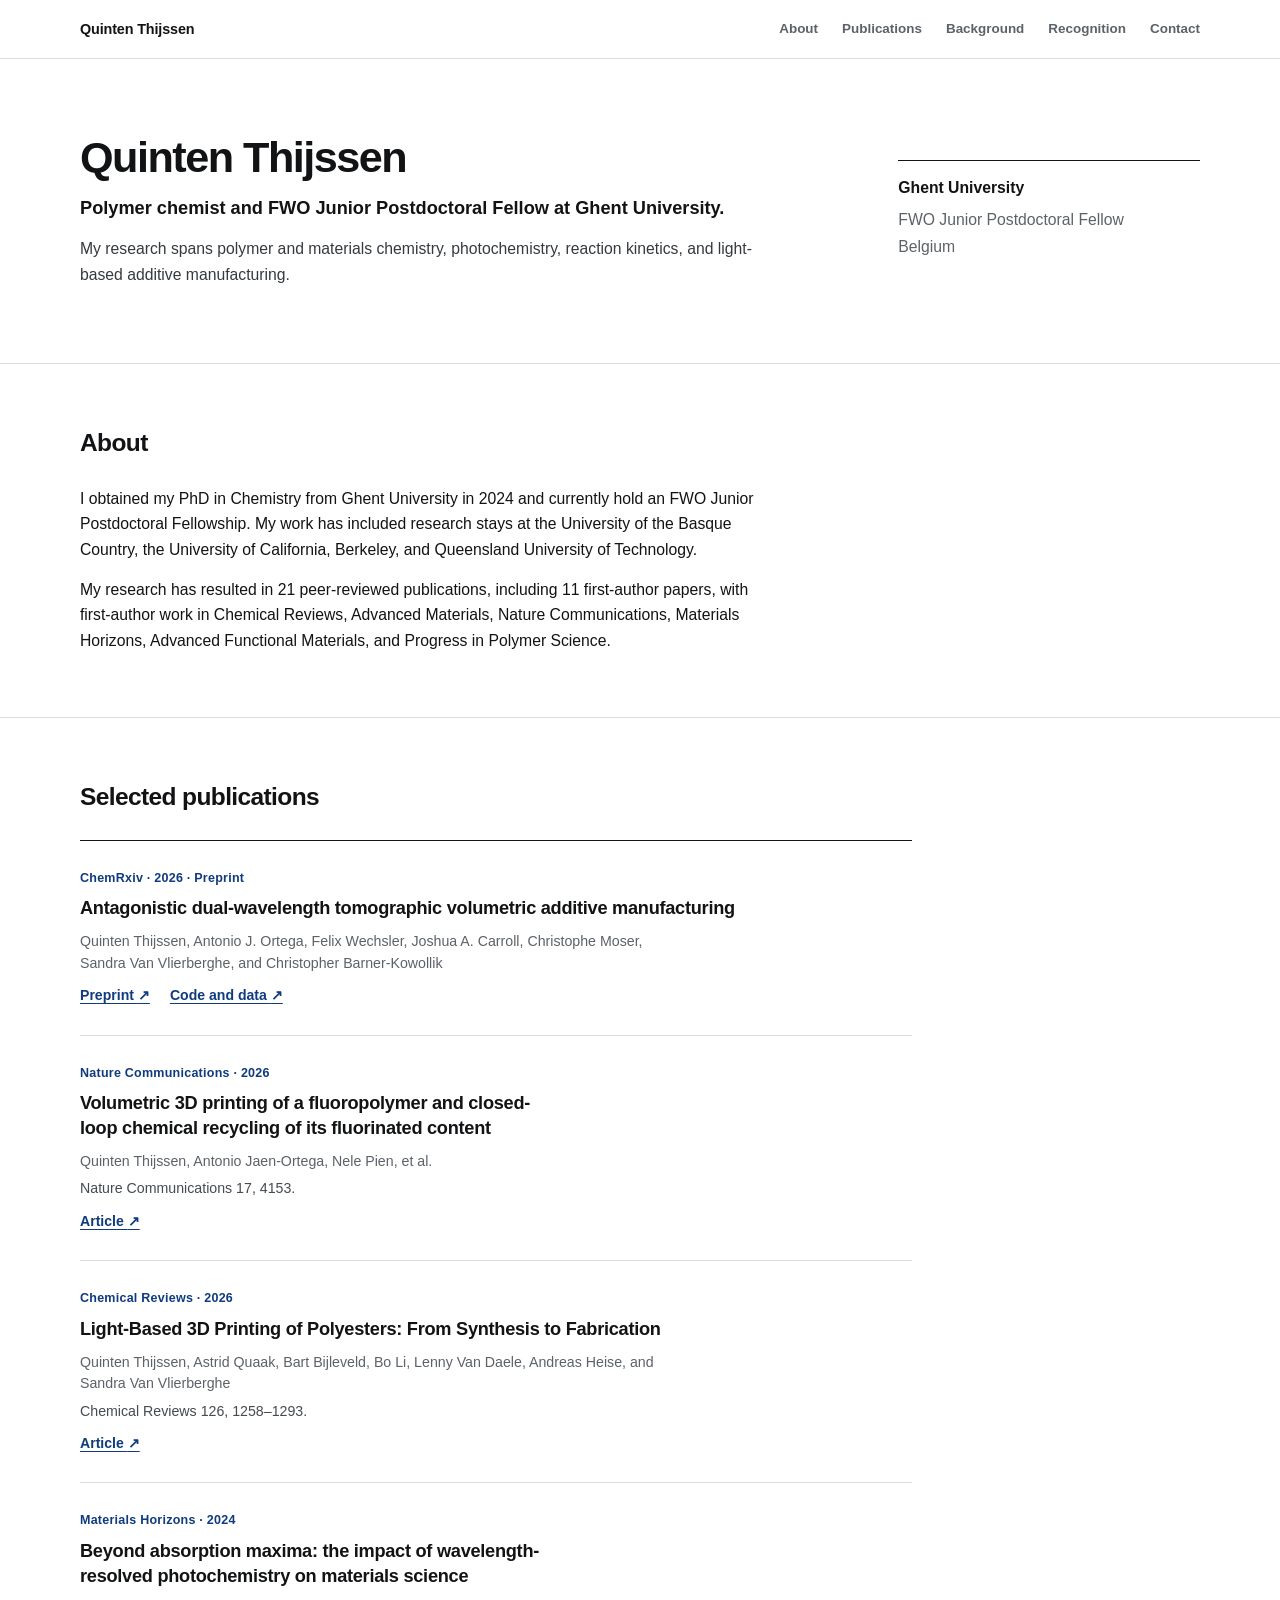
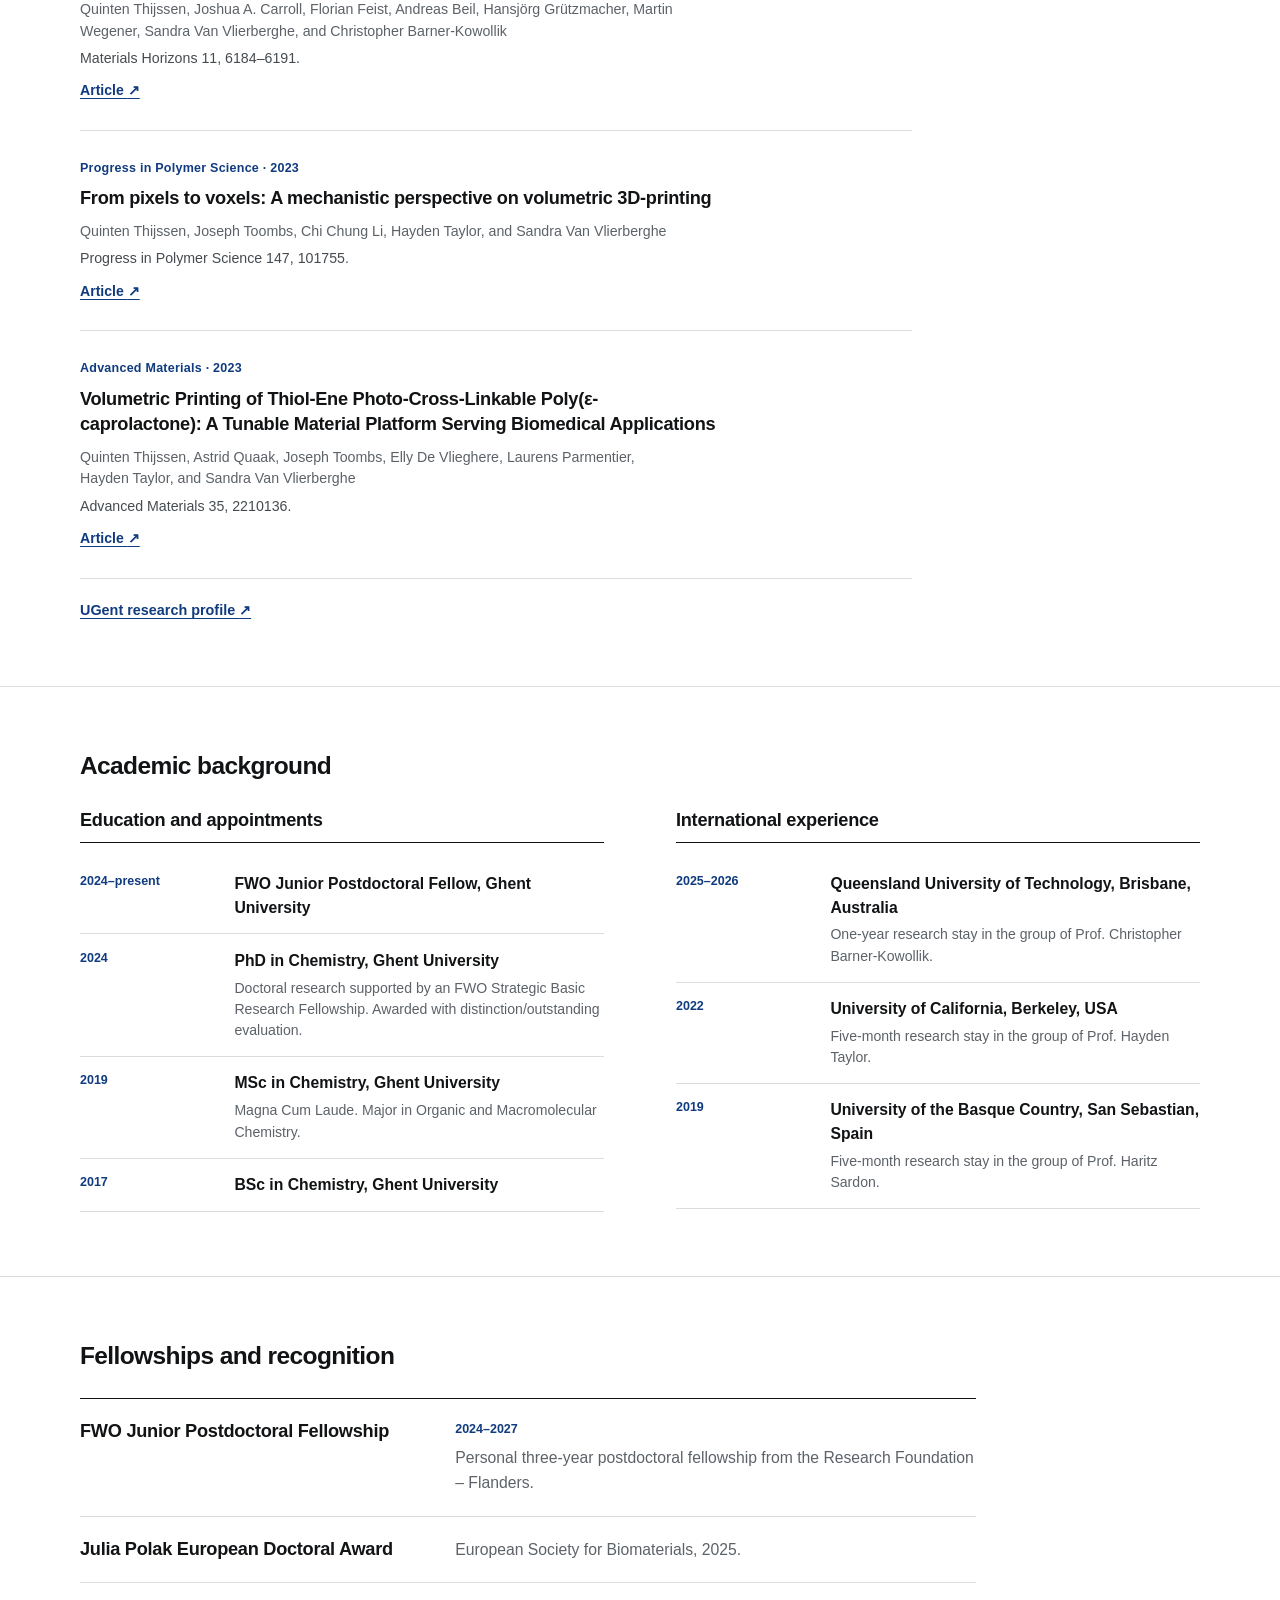
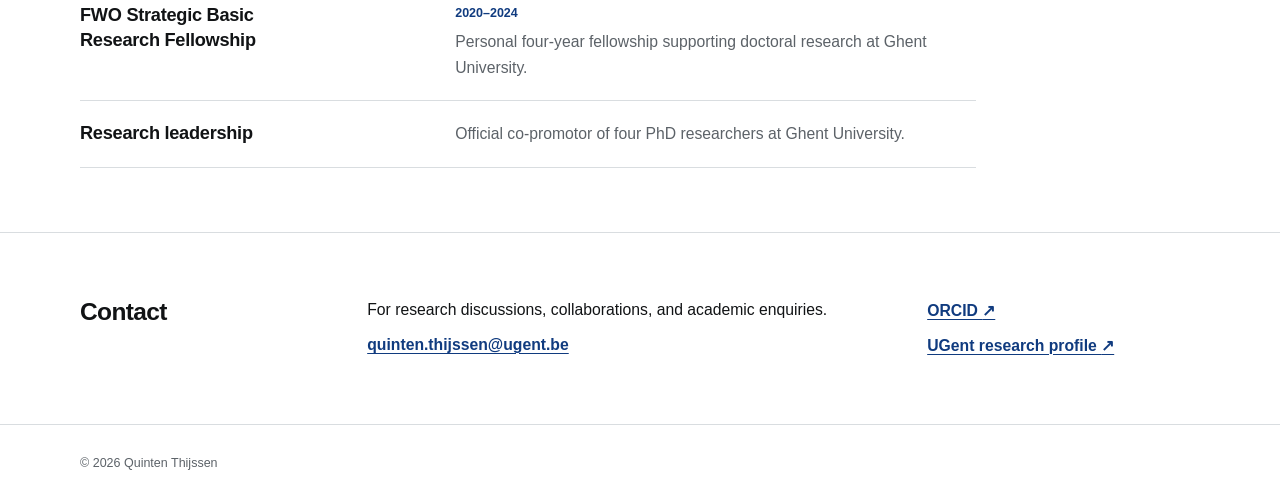
==== index.html @ e37ad99a "Create personal academic website" ====
<!doctype html>
<html lang="en">
  <head>
    <meta charset="utf-8">
    <meta name="viewport" content="width=device-width, initial-scale=1">
    <title>Quinten Thijssen — Polymer chemist</title>
    <meta name="description" content="Quinten Thijssen is an FWO Junior Postdoctoral Fellow at Ghent University working in polymer chemistry, photochemistry, reaction kinetics, and light-based additive manufacturing.">
    <link rel="canonical" href="https://quintenthijssen.com/">
    <meta property="og:type" content="website">
    <meta property="og:title" content="Quinten Thijssen — Polymer chemist">
    <meta property="og:description" content="Personal academic website of Quinten Thijssen, FWO Junior Postdoctoral Fellow at Ghent University.">
    <meta property="og:url" content="https://quintenthijssen.com/">
    <meta property="og:site_name" content="Quinten Thijssen">
    <meta name="twitter:card" content="summary">
    <meta name="twitter:title" content="Quinten Thijssen — Polymer chemist">
    <meta name="twitter:description" content="Polymer chemistry, photochemistry, reaction kinetics, and light-based additive manufacturing.">
    <script type="application/ld+json">
      {
        "@context": "https://schema.org",
        "@type": "Person",
        "name": "Quinten Thijssen",
        "url": "https://quintenthijssen.com/",
        "email": "mailto:quinten.thijssen@ugent.be",
        "jobTitle": "FWO Junior Postdoctoral Fellow",
        "affiliation": {
          "@type": "Organization",
          "name": "Ghent University",
          "url": "https://www.ugent.be/"
        },
        "sameAs": [
          "https://orcid.org/0000-0003-3428-7946",
          "https://biblio.ugent.be/person/B7EAAFE4-10F6-11E3-9BFC-607B10BDE39D"
        ]
      }
    </script>
    <link rel="icon" href="/favicon.svg" type="image/svg+xml">
    <link rel="stylesheet" href="/assets/css/main.css?v=11">
    <script src="/assets/js/main.js?v=11" defer></script>
  </head>
  <body>
    <a class="skip-link" href="#main-content">Skip to content</a>

    <header class="site-header">
      <div class="site-shell header-inner">
        <a class="site-name" href="#top" aria-label="Quinten Thijssen, home">Quinten Thijssen</a>
        <button class="nav-toggle" type="button" aria-expanded="false" aria-controls="site-navigation" data-nav-toggle>
          <span>Menu</span>
          <span class="nav-symbol" aria-hidden="true"></span>
        </button>
        <nav class="site-nav" id="site-navigation" aria-label="Primary" data-navigation>
          <ul>
            <li><a href="#about">About</a></li>
            <li><a href="#publications">Publications</a></li>
            <li><a href="#background">Background</a></li>
            <li><a href="#recognition">Recognition</a></li>
            <li><a href="#contact">Contact</a></li>
          </ul>
        </nav>
      </div>
    </header>

    <main id="main-content">
      <section class="intro site-shell" id="top" aria-labelledby="intro-title">
        <div class="intro-main">
          <h1 id="intro-title">Quinten Thijssen</h1>
          <p class="intro-role">Polymer chemist and FWO Junior Postdoctoral Fellow at Ghent University.</p>
          <p class="intro-summary">My research spans polymer and materials chemistry, photochemistry, reaction kinetics, and light-based additive manufacturing.</p>
        </div>
        <aside class="position-block" aria-label="Position and affiliation">
          <p class="institution">Ghent University</p>
          <p>FWO Junior Postdoctoral Fellow</p>
          <p>Belgium</p>
        </aside>
      </section>

      <section class="content-section" id="about" aria-labelledby="about-title">
        <div class="site-shell">
          <header class="section-heading">
        <h2 id="about-title">About</h2>
      </header>
      <div class="prose">
        <p>I obtained my PhD in Chemistry from Ghent University in 2024 and currently hold an FWO Junior Postdoctoral Fellowship. My work has included research stays at the University of the Basque Country, the University of California, Berkeley, and Queensland University of Technology.</p>
        <p>My research has resulted in 21 peer-reviewed publications, including 11 first-author papers, with first-author work in Chemical Reviews, Advanced Materials, Nature Communications, Materials Horizons, Advanced Functional Materials, and Progress in Polymer Science.</p>
          </div>
        </div>
      </section>

      <section class="content-section" id="publications" aria-labelledby="publications-title">
        <div class="site-shell">
          <header class="section-heading">
            <h2 id="publications-title">Selected publications</h2>
          </header>

          <div class="publication-list">
            <article class="publication">
              <p class="publication-meta">ChemRxiv · 2026 · Preprint</p>
              <h3><a href="https://chemrxiv.org/doi/abs/10.26434/chemrxiv.15006647/v1">Antagonistic dual-wavelength tomographic volumetric additive manufacturing</a></h3>
              <p class="publication-authors">Quinten Thijssen, Antonio J. Ortega, Felix Wechsler, Joshua A. Carroll, Christophe Moser, Sandra Van Vlierberghe, and Christopher Barner-Kowollik</p>
              <p class="publication-links">
                <a class="text-link" href="https://chemrxiv.org/doi/abs/10.26434/chemrxiv.15006647/v1">Preprint <span aria-hidden="true">↗</span></a>
                <a class="text-link" href="https://github.com/EPFL-LAPD/Antagonistic-Dual-Wavelength-Tomographic-Volumetric-Additive-Manufacturing">Code and data <span aria-hidden="true">↗</span></a>
              </p>
            </article>

            <article class="publication">
              <p class="publication-meta">Nature Communications · 2026</p>
              <h3><a href="https://www.nature.com/articles/s41467-026-70897-z">Volumetric 3D printing of a fluoropolymer and closed-loop chemical recycling of its fluorinated content</a></h3>
              <p class="publication-authors">Quinten Thijssen, Antonio Jaen-Ortega, Nele Pien, et al.</p>
              <p class="publication-citation">Nature Communications 17, 4153.</p>
              <p class="publication-links"><a class="text-link" href="https://www.nature.com/articles/s41467-026-70897-z">Article <span aria-hidden="true">↗</span></a></p>
            </article>

            <article class="publication">
              <p class="publication-meta">Chemical Reviews · 2026</p>
              <h3><a href="https://pubs.acs.org/doi/10.1021/acs.chemrev.5c00611">Light-Based 3D Printing of Polyesters: From Synthesis to Fabrication</a></h3>
              <p class="publication-authors">Quinten Thijssen, Astrid Quaak, Bart Bijleveld, Bo Li, Lenny Van Daele, Andreas Heise, and Sandra Van Vlierberghe</p>
              <p class="publication-citation">Chemical Reviews 126, 1258–1293.</p>
              <p class="publication-links"><a class="text-link" href="https://pubs.acs.org/doi/10.1021/acs.chemrev.5c00611">Article <span aria-hidden="true">↗</span></a></p>
            </article>

            <article class="publication">
              <p class="publication-meta">Materials Horizons · 2024</p>
              <h3><a href="https://pubs.rsc.org/en/content/articlelanding/2024/mh/d4mh00976b">Beyond absorption maxima: the impact of wavelength-resolved photochemistry on materials science</a></h3>
              <p class="publication-authors">Quinten Thijssen, Joshua A. Carroll, Florian Feist, Andreas Beil, Hansjörg Grützmacher, Martin Wegener, Sandra Van Vlierberghe, and Christopher Barner-Kowollik</p>
              <p class="publication-citation">Materials Horizons 11, 6184–6191.</p>
              <p class="publication-links"><a class="text-link" href="https://pubs.rsc.org/en/content/articlelanding/2024/mh/d4mh00976b">Article <span aria-hidden="true">↗</span></a></p>
            </article>

            <article class="publication">
              <p class="publication-meta">Progress in Polymer Science · 2023</p>
              <h3><a href="https://www.sciencedirect.com/science/article/pii/S0079670023001090">From pixels to voxels: A mechanistic perspective on volumetric 3D-printing</a></h3>
              <p class="publication-authors">Quinten Thijssen, Joseph Toombs, Chi Chung Li, Hayden Taylor, and Sandra Van Vlierberghe</p>
              <p class="publication-citation">Progress in Polymer Science 147, 101755.</p>
              <p class="publication-links"><a class="text-link" href="https://www.sciencedirect.com/science/article/pii/S0079670023001090">Article <span aria-hidden="true">↗</span></a></p>
            </article>

            <article class="publication">
              <p class="publication-meta">Advanced Materials · 2023</p>
              <h3><a href="https://advanced.onlinelibrary.wiley.com/doi/10.1002/adma.202210136">Volumetric Printing of Thiol-Ene Photo-Cross-Linkable Poly(ε-caprolactone): A Tunable Material Platform Serving Biomedical Applications</a></h3>
              <p class="publication-authors">Quinten Thijssen, Astrid Quaak, Joseph Toombs, Elly De Vlieghere, Laurens Parmentier, Hayden Taylor, and Sandra Van Vlierberghe</p>
              <p class="publication-citation">Advanced Materials 35, 2210136.</p>
              <p class="publication-links"><a class="text-link" href="https://advanced.onlinelibrary.wiley.com/doi/10.1002/adma.202210136">Article <span aria-hidden="true">↗</span></a></p>
            </article>
          </div>

          <p class="section-link"><a class="text-link" href="https://biblio.ugent.be/person/B7EAAFE4-10F6-11E3-9BFC-607B10BDE39D">UGent research profile <span aria-hidden="true">↗</span></a></p>
        </div>
      </section>

      <section class="content-section" id="background" aria-labelledby="background-title">
        <div class="site-shell">
          <header class="section-heading">
            <h2 id="background-title">Academic background</h2>
          </header>

          <div class="background-columns">
            <section class="background-group" aria-labelledby="education-title">
              <h3 id="education-title">Education and appointments</h3>
              <dl class="background-list">
                <div>
                  <dt>2024–present</dt>
                  <dd>
                    <p class="background-title">FWO Junior Postdoctoral Fellow, Ghent University</p>
                  </dd>
                </div>
                <div>
                  <dt>2024</dt>
                  <dd>
                    <p class="background-title">PhD in Chemistry, Ghent University</p>
                    <p class="background-detail">Doctoral research supported by an FWO Strategic Basic Research Fellowship. Awarded with distinction/outstanding evaluation.</p>
                  </dd>
                </div>
                <div>
                  <dt>2019</dt>
                  <dd>
                    <p class="background-title">MSc in Chemistry, Ghent University</p>
                    <p class="background-detail">Magna Cum Laude. Major in Organic and Macromolecular Chemistry.</p>
                  </dd>
                </div>
                <div>
                  <dt>2017</dt>
                  <dd>
                    <p class="background-title">BSc in Chemistry, Ghent University</p>
                  </dd>
                </div>
              </dl>
            </section>

            <section class="background-group" aria-labelledby="international-title">
              <h3 id="international-title">International experience</h3>
              <dl class="background-list">
                <div>
                  <dt>2025–2026</dt>
                  <dd>
                    <p class="background-title">Queensland University of Technology, Brisbane, Australia</p>
                    <p class="background-detail">One-year research stay in the group of Prof. Christopher Barner-Kowollik.</p>
                  </dd>
                </div>
                <div>
                  <dt>2022</dt>
                  <dd>
                    <p class="background-title">University of California, Berkeley, USA</p>
                    <p class="background-detail">Five-month research stay in the group of Prof. Hayden Taylor.</p>
                  </dd>
                </div>
                <div>
                  <dt>2019</dt>
                  <dd>
                    <p class="background-title">University of the Basque Country, San Sebastian, Spain</p>
                    <p class="background-detail">Five-month research stay in the group of Prof. Haritz Sardon.</p>
                  </dd>
                </div>
              </dl>
            </section>
          </div>
        </div>
      </section>

      <section class="content-section" id="recognition" aria-labelledby="recognition-title">
        <div class="site-shell">
          <header class="section-heading">
            <h2 id="recognition-title">Fellowships and recognition</h2>
          </header>
          <ul class="recognition-list">
            <li>
              <h3>FWO Junior Postdoctoral Fellowship</h3>
              <div>
                <p class="recognition-date">2024–2027</p>
                <p>Personal three-year postdoctoral fellowship from the Research Foundation – Flanders.</p>
              </div>
            </li>
            <li>
              <h3>Julia Polak European Doctoral Award</h3>
              <div>
                <p>European Society for Biomaterials, 2025.</p>
              </div>
            </li>
            <li>
              <h3>FWO Strategic Basic Research Fellowship</h3>
              <div>
                <p class="recognition-date">2020–2024</p>
                <p>Personal four-year fellowship supporting doctoral research at Ghent University.</p>
              </div>
            </li>
            <li>
              <h3>Research leadership</h3>
              <div>
                <p>Official co-promotor of four PhD researchers at Ghent University.</p>
              </div>
            </li>
          </ul>
        </div>
      </section>

      <section class="content-section" id="contact" aria-labelledby="contact-title">
        <div class="site-shell contact-layout">
          <header class="section-heading">
            <h2 id="contact-title">Contact</h2>
          </header>
          <div class="contact-details">
            <p>For research discussions, collaborations, and academic enquiries.</p>
            <a class="contact-email" href="mailto:quinten.thijssen@ugent.be">quinten.thijssen@ugent.be</a>
          </div>
          <nav class="profile-links" aria-label="Academic profiles">
            <a class="text-link" href="https://orcid.org/0000-0003-3428-7946">ORCID <span aria-hidden="true">↗</span></a>
            <a class="text-link" href="https://biblio.ugent.be/person/B7EAAFE4-10F6-11E3-9BFC-607B10BDE39D">UGent research profile <span aria-hidden="true">↗</span></a>
          </nav>
        </div>
      </section>
    </main>

    <footer class="site-footer">
      <div class="site-shell footer-inner">
        <p>© 2026 Quinten Thijssen</p>
      </div>
    </footer>
  </body>
</html>
---- assets/css/main.css ----
/*
 * Quinten Thijssen — academic website
 * A compact editorial system for a factual personal profile.
 */

:root {
  color-scheme: light;
  --color-background: #ffffff;
  --color-ink: #111315;
  --color-muted: #5c6268;
  --color-line: #d9dde0;
  --color-accent: #174ea6;
  --color-accent-dark: #103b7f;
  --font-sans: ui-sans-serif, -apple-system, BlinkMacSystemFont, "Segoe UI", Helvetica, Arial, sans-serif;
  --step--1: clamp(0.76rem, 0.75rem + 0.04vw, 0.8rem);
  --step-0: clamp(0.94rem, 0.92rem + 0.08vw, 1rem);
  --step-1: clamp(1.05rem, 1.01rem + 0.16vw, 1.16rem);
  --step-2: clamp(1.35rem, 1.26rem + 0.34vw, 1.58rem);
  --step-3: clamp(1.75rem, 1.58rem + 0.65vw, 2.15rem);
  --step-4: clamp(2.15rem, 1.9rem + 1vw, 2.9rem);
  --space-1: 0.35rem;
  --space-2: 0.6rem;
  --space-3: 0.9rem;
  --space-4: 1.25rem;
  --space-5: 1.75rem;
  --space-6: 2.5rem;
  --space-7: clamp(3.25rem, 5vw, 4.25rem);
  --site-width: 70rem;
  --text-width: 43rem;
  --gutter: clamp(1.25rem, 4vw, 3rem);
  --header-height: 3.625rem;
}

*,
*::before,
*::after {
  box-sizing: border-box;
}

html {
  scroll-behavior: smooth;
  scroll-padding-top: calc(var(--header-height) + 1rem);
}

body {
  margin: 0;
  min-width: 16rem;
  background: var(--color-background);
  color: var(--color-ink);
  font-family: var(--font-sans);
  font-size: var(--step-0);
  line-height: 1.62;
  text-rendering: optimizeLegibility;
}

a {
  color: var(--color-accent-dark);
  text-decoration-thickness: 0.07em;
  text-underline-offset: 0.18em;
}

a:hover {
  color: var(--color-accent);
}

:focus-visible {
  outline: 3px solid var(--color-accent);
  outline-offset: 4px;
  border-radius: 1px;
}

::selection {
  background: #d7e4fa;
  color: var(--color-ink);
}

.site-shell {
  width: min(100% - (2 * var(--gutter)), var(--site-width));
  margin-inline: auto;
}

.skip-link {
  position: fixed;
  z-index: 100;
  top: var(--space-3);
  left: var(--space-3);
  padding: var(--space-2) var(--space-3);
  transform: translateY(-200%);
  background: var(--color-ink);
  color: var(--color-background);
}

.skip-link:focus {
  transform: translateY(0);
}

.site-header {
  position: sticky;
  z-index: 20;
  top: 0;
  border-bottom: 1px solid var(--color-line);
  background: rgb(255 255 255 / 97%);
}

.header-inner {
  display: flex;
  min-height: var(--header-height);
  align-items: center;
  justify-content: space-between;
  gap: var(--space-5);
}

.site-name {
  color: var(--color-ink);
  font-size: 0.9rem;
  font-weight: 680;
  letter-spacing: -0.01em;
  line-height: 1;
  text-decoration: none;
}

.site-name:hover {
  color: var(--color-accent-dark);
}

.nav-toggle {
  display: none;
  border: 0;
  padding: var(--space-2) 0;
  background: transparent;
  color: var(--color-ink);
  font: inherit;
  font-size: var(--step--1);
  font-weight: 700;
  letter-spacing: 0.07em;
  text-transform: uppercase;
}

.nav-symbol::after {
  display: inline-block;
  width: 1rem;
  margin-left: var(--space-1);
  content: "+";
  font-size: 1rem;
  font-weight: 400;
}

.nav-toggle[aria-expanded="true"] .nav-symbol::after {
  content: "−";
}

.site-nav ul {
  display: flex;
  align-items: center;
  gap: clamp(1.1rem, 2vw, 1.5rem);
  margin: 0;
  padding: 0;
  list-style: none;
}

.site-nav a {
  display: block;
  padding-block: 1.05rem;
  color: var(--color-muted);
  font-size: 0.84rem;
  font-weight: 600;
  line-height: 1;
  text-decoration: none;
}

.site-nav a:hover,
.site-nav a:focus-visible {
  color: var(--color-ink);
  text-decoration: underline;
  text-decoration-color: var(--color-accent);
  text-decoration-thickness: 2px;
  text-underline-offset: 0.35rem;
}

h1,
h2,
h3,
p,
dl,
dd {
  margin-top: 0;
}

h1,
h2,
h3 {
  text-wrap: balance;
}

h1 {
  margin-bottom: var(--space-3);
  font-size: var(--step-4);
  font-weight: 620;
  letter-spacing: -0.035em;
  line-height: 1.05;
}

h2 {
  margin-bottom: 0;
  font-size: var(--step-2);
  font-weight: 650;
  letter-spacing: -0.025em;
  line-height: 1.2;
}

h3 {
  margin-bottom: var(--space-2);
  font-size: var(--step-1);
  font-weight: 650;
  letter-spacing: -0.015em;
  line-height: 1.35;
}

.intro {
  display: grid;
  grid-template-columns: minmax(0, 1.5fr) minmax(15rem, 0.6fr);
  gap: clamp(2rem, 5vw, 4rem);
  align-items: center;
  padding-block: clamp(4rem, 6vw, 4.75rem);
}

.intro-main {
  max-width: 43rem;
}

.intro-role {
  margin-bottom: var(--space-3);
  font-size: var(--step-1);
  font-weight: 600;
  line-height: 1.5;
}

.intro-summary {
  max-width: 42rem;
  margin-bottom: 0;
  color: #353a3f;
}

.position-block {
  padding-top: var(--space-3);
  border-top: 1px solid var(--color-ink);
  color: var(--color-muted);
}

.position-block p {
  margin-bottom: 0.15rem;
}

.position-block .institution {
  margin-bottom: var(--space-1);
  color: var(--color-ink);
  font-weight: 650;
}

.content-section {
  padding-block: var(--space-7);
  border-top: 1px solid var(--color-line);
}

.section-heading {
  margin-bottom: var(--space-5);
}

.prose {
  max-width: var(--text-width);
}

.prose p {
  margin-bottom: var(--space-3);
}

.prose p:last-child {
  margin-bottom: 0;
}

.publication-list {
  max-width: 52rem;
  border-top: 1px solid var(--color-ink);
}

.publication {
  padding-block: var(--space-5);
  border-bottom: 1px solid var(--color-line);
}

.publication-meta {
  margin-bottom: var(--space-2);
  color: var(--color-accent-dark);
  font-size: var(--step--1);
  font-weight: 700;
  letter-spacing: 0.02em;
  line-height: 1.45;
}

.publication h3 {
  margin-bottom: var(--space-2);
  font-size: clamp(1.05rem, 1.01rem + 0.16vw, 1.16rem);
  line-height: 1.38;
}

.publication h3 a {
  color: var(--color-ink);
  text-decoration-color: transparent;
  text-decoration-thickness: 0.06em;
  text-underline-offset: 0.16em;
}

.publication h3 a:hover,
.publication h3 a:focus-visible {
  color: var(--color-accent-dark);
  text-decoration-color: currentcolor;
}

.publication-authors,
.publication-citation {
  max-width: 76ch;
  margin-bottom: var(--space-1);
  color: var(--color-muted);
  font-size: clamp(0.86rem, 0.84rem + 0.06vw, 0.92rem);
  line-height: 1.52;
}

.publication-citation {
  color: #454b50;
}

.publication-links {
  display: flex;
  flex-wrap: wrap;
  gap: var(--space-1) var(--space-4);
  margin: var(--space-2) 0 0;
  font-size: 0.88rem;
}

.text-link {
  font-weight: 650;
}

.section-link {
  margin: var(--space-4) 0 0;
  font-size: 0.9rem;
}

.background-columns {
  display: grid;
  grid-template-columns: repeat(2, minmax(0, 1fr));
  gap: clamp(2.5rem, 6vw, 4.5rem);
}

.background-group h3 {
  margin-bottom: var(--space-3);
  padding-bottom: var(--space-2);
  border-bottom: 1px solid var(--color-ink);
}

.background-list {
  margin-bottom: 0;
}

.background-list > div {
  display: grid;
  grid-template-columns: 6.25rem minmax(0, 1fr);
  gap: var(--space-3);
  padding-block: var(--space-3);
  border-bottom: 1px solid var(--color-line);
}

.background-list dt {
  color: var(--color-accent-dark);
  font-size: var(--step--1);
  font-variant-numeric: tabular-nums;
  font-weight: 700;
  line-height: 1.5;
  white-space: nowrap;
}

.background-list dd {
  margin-bottom: 0;
}

.background-title {
  margin-bottom: 0;
  font-weight: 650;
  line-height: 1.48;
}

.background-detail {
  margin: var(--space-1) 0 0;
  color: var(--color-muted);
  font-size: 0.88rem;
  line-height: 1.52;
}

.recognition-list {
  max-width: 56rem;
  margin: 0;
  padding: 0;
  border-top: 1px solid var(--color-ink);
  list-style: none;
}

.recognition-list li {
  display: grid;
  grid-template-columns: minmax(14rem, 0.8fr) minmax(0, 1.2fr);
  gap: var(--space-5);
  padding-block: var(--space-4);
  border-bottom: 1px solid var(--color-line);
}

.recognition-list h3,
.recognition-list p {
  margin: 0;
}

.recognition-list p {
  color: var(--color-muted);
}

.recognition-date {
  margin-bottom: var(--space-1) !important;
  color: var(--color-accent-dark) !important;
  font-size: var(--step--1);
  font-variant-numeric: tabular-nums;
  font-weight: 700;
}

.contact-layout {
  display: grid;
  grid-template-columns: minmax(10rem, 0.45fr) minmax(18rem, 1fr) minmax(12rem, 0.55fr);
  gap: clamp(2rem, 5vw, 4rem);
  align-items: start;
}

.contact-layout .section-heading {
  margin-bottom: 0;
}

.contact-details {
  max-width: 30rem;
}

.contact-details p {
  margin-bottom: var(--space-2);
}

.contact-email {
  display: inline-block;
  font-weight: 650;
}

.profile-links {
  display: flex;
  flex-direction: column;
  align-items: flex-start;
  gap: var(--space-1);
}

.profile-links a {
  padding-block: 0.1rem;
}

.site-footer {
  border-top: 1px solid var(--color-line);
}

.footer-inner {
  padding-block: var(--space-5);
  color: var(--color-muted);
  font-size: var(--step--1);
}

.footer-inner p {
  margin: 0;
}

.error-page {
  display: grid;
  min-height: calc(100svh - var(--header-height) - 4.5rem);
  align-items: center;
  padding-block: var(--space-6);
}

.error-page > div {
  max-width: 38rem;
}

.error-code {
  margin-bottom: var(--space-2);
  color: var(--color-accent-dark);
  font-size: var(--step--1);
  font-weight: 750;
  letter-spacing: 0.08em;
  text-transform: uppercase;
}

.error-page h1 {
  font-size: var(--step-3);
}

.error-page .lede {
  color: var(--color-muted);
}

@media (max-width: 62rem) {
  .background-columns {
    grid-template-columns: 1fr;
    gap: var(--space-6);
  }

  .background-group {
    max-width: 44rem;
  }
}

@media (max-width: 52rem) {
  .header-inner {
    position: relative;
  }

  .js .nav-toggle {
    display: block;
  }

  .site-nav {
    position: absolute;
    z-index: 10;
    top: 100%;
    right: calc(-1 * var(--gutter));
    left: calc(-1 * var(--gutter));
    padding: var(--space-1) var(--gutter) var(--space-3);
    border-bottom: 1px solid var(--color-line);
    background: var(--color-background);
  }

  .js .site-nav {
    display: none;
  }

  .js .site-nav[data-open="true"] {
    display: block;
  }

  .site-nav ul {
    display: block;
  }

  .site-nav a {
    padding-block: var(--space-3);
    border-bottom: 1px solid var(--color-line);
    font-size: 0.88rem;
  }

  .site-nav li:last-child a {
    border-bottom: 0;
  }

  .intro {
    grid-template-columns: 1fr;
    gap: var(--space-5);
    padding-block: clamp(2.75rem, 8vw, 3.25rem);
  }

  .position-block {
    max-width: 28rem;
  }

  .contact-layout {
    grid-template-columns: 1fr;
    gap: var(--space-4);
  }

  .contact-layout .section-heading {
    margin-bottom: var(--space-1);
  }
}

@media (max-width: 40rem) {
  :root {
    --space-7: clamp(2.75rem, 10vw, 3.25rem);
  }

  .publication {
    padding-block: var(--space-4);
  }

  .background-list > div {
    grid-template-columns: 1fr;
    gap: var(--space-1);
  }

  .recognition-list li {
    grid-template-columns: 1fr;
    gap: var(--space-2);
  }
}

@media (prefers-reduced-motion: reduce) {
  html {
    scroll-behavior: auto;
  }

  *,
  *::before,
  *::after {
    scroll-behavior: auto !important;
    transition-duration: 0.01ms !important;
    animation-duration: 0.01ms !important;
    animation-iteration-count: 1 !important;
  }
}

@media print {
  :root {
    --color-background: #fff;
    --color-ink: #000;
    --color-muted: #333;
    --color-line: #aaa;
  }

  body {
    font-size: 10.5pt;
  }

  .skip-link,
  .site-header,
  .site-footer {
    display: none !important;
  }

  .intro,
  .content-section {
    padding-block: 1.5rem;
  }

  .publication,
  .background-list > div,
  .recognition-list li {
    break-inside: avoid;
  }

  .background-columns {
    grid-template-columns: 1fr 1fr;
    gap: 2rem;
  }
}
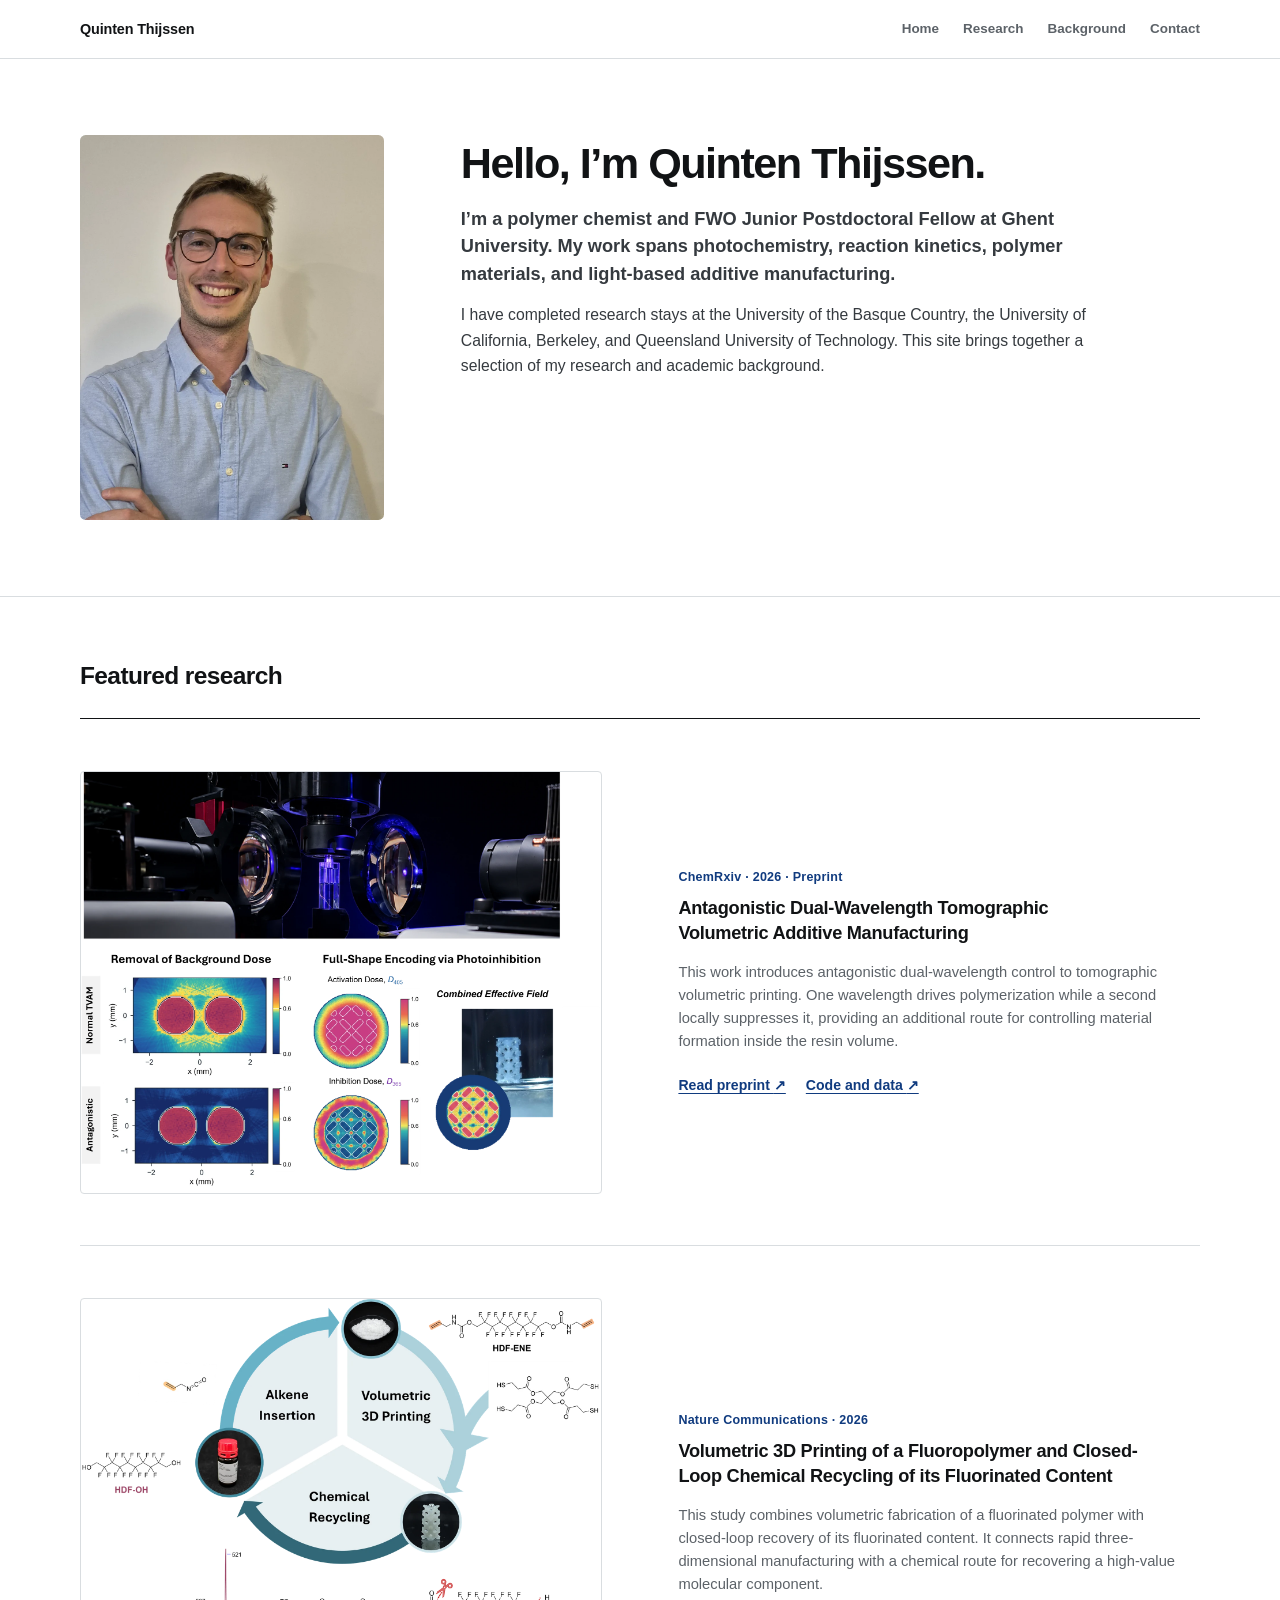
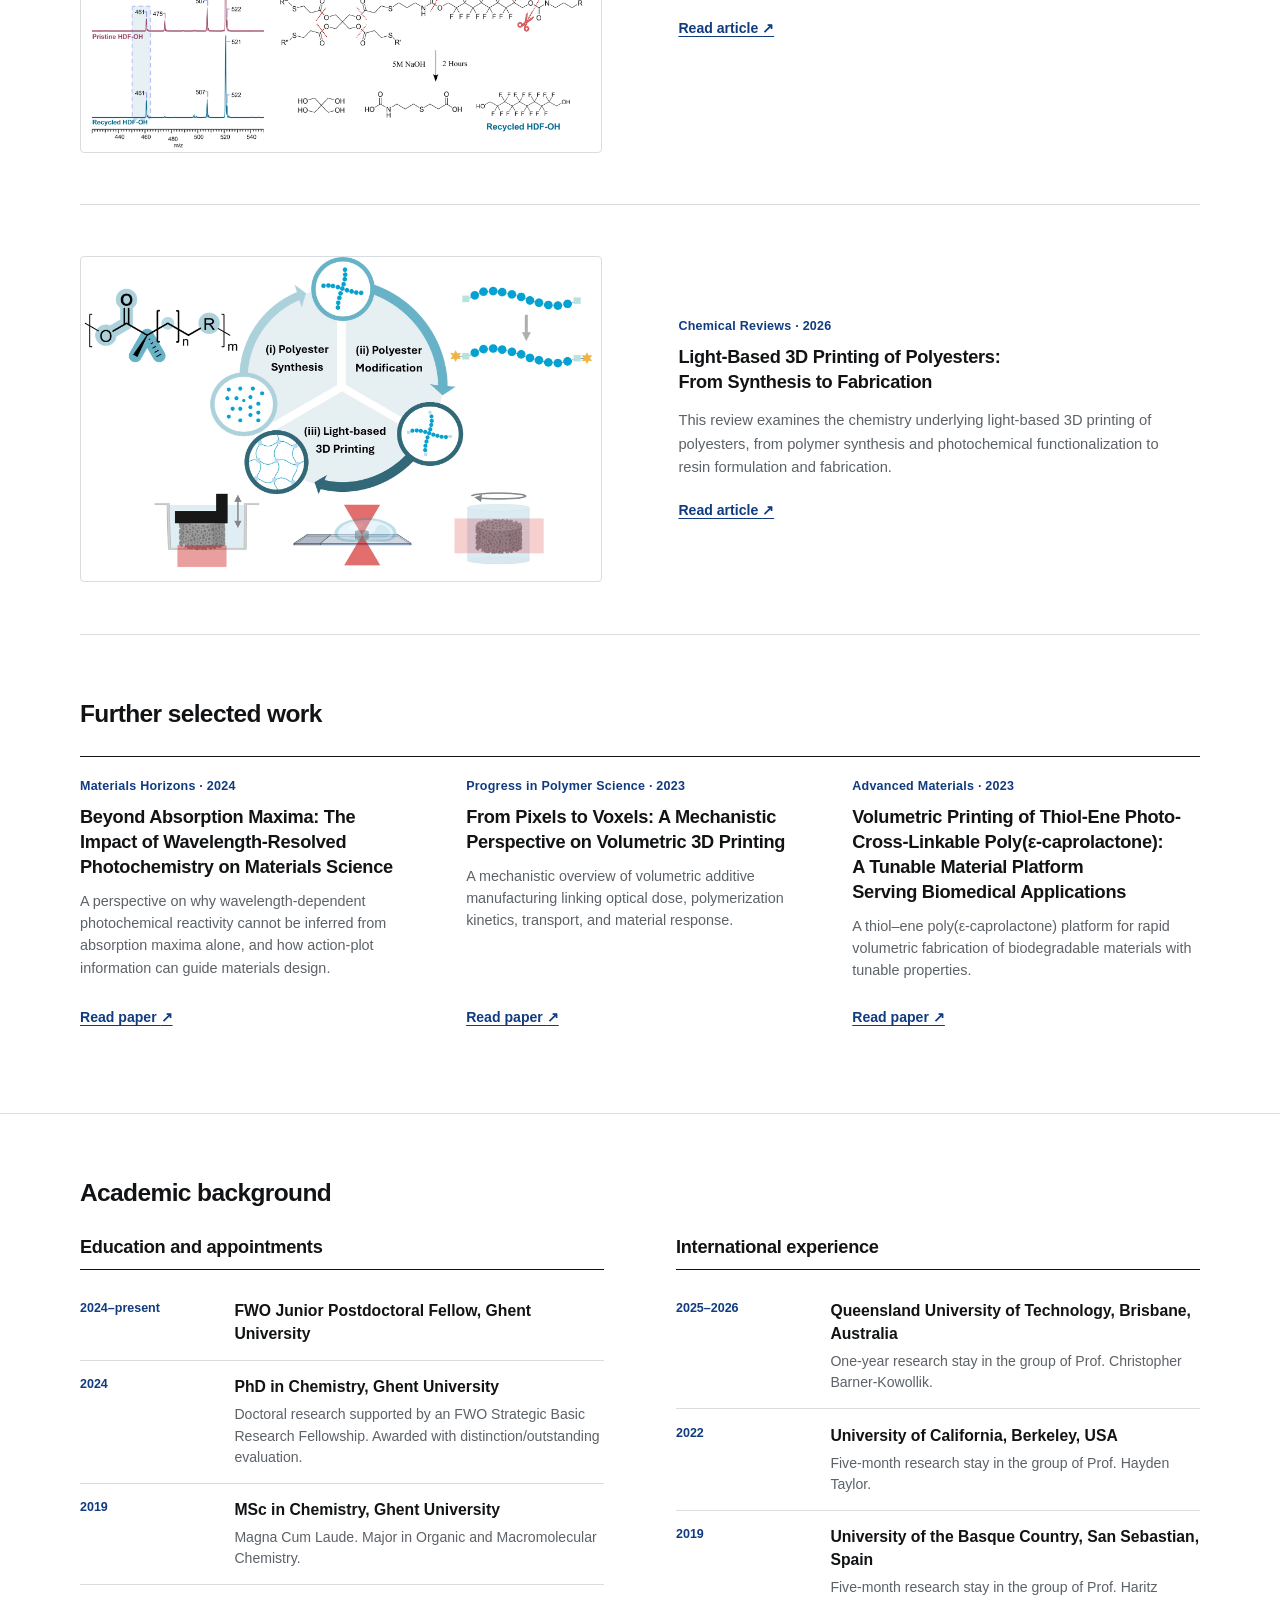
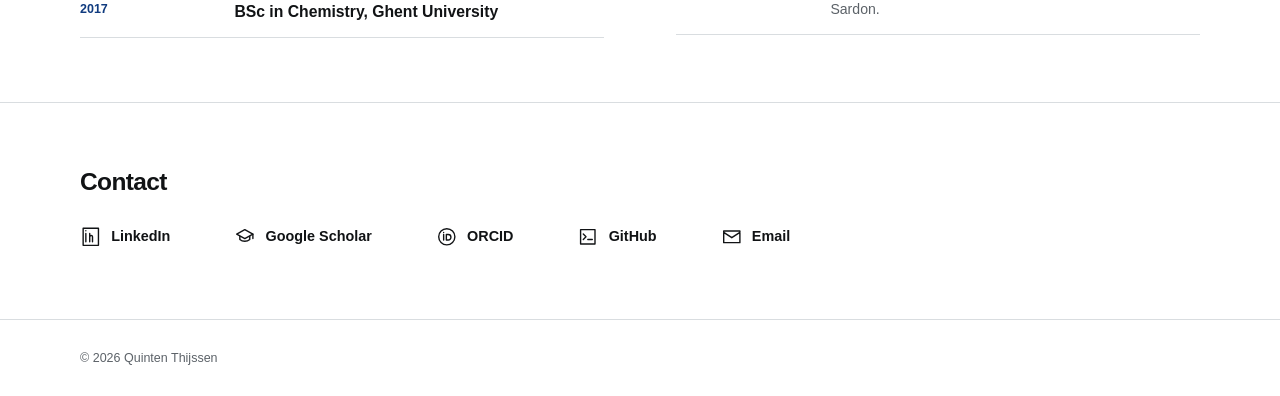
==== commit ed69d5bd: "Redesign homepage with portrait and research highlights" ====
--- a/index.html
+++ b/index.html
@@ -29,13 +29,16 @@
         },
         "sameAs": [
           "https://orcid.org/0000-0003-3428-7946",
-          "https://biblio.ugent.be/person/B7EAAFE4-10F6-11E3-9BFC-607B10BDE39D"
+          "https://biblio.ugent.be/person/B7EAAFE4-10F6-11E3-9BFC-607B10BDE39D",
+          "https://scholar.google.com/citations?user=sNh11noAAAAJ&hl=en",
+          "https://www.linkedin.com/in/qthijssen/",
+          "https://github.com/QThijssen"
         ]
       }
     </script>
     <link rel="icon" href="/favicon.svg" type="image/svg+xml">
-    <link rel="stylesheet" href="/assets/css/main.css?v=11">
-    <script src="/assets/js/main.js?v=11" defer></script>
+    <link rel="stylesheet" href="/assets/css/main.css?v=14">
+    <script src="/assets/js/main.js?v=13" defer></script>
   </head>
   <body>
     <a class="skip-link" href="#main-content">Skip to content</a>
@@ -49,10 +52,9 @@
         </button>
         <nav class="site-nav" id="site-navigation" aria-label="Primary" data-navigation>
           <ul>
-            <li><a href="#about">About</a></li>
-            <li><a href="#publications">Publications</a></li>
+            <li><a href="#top">Home</a></li>
+            <li><a href="#research">Research</a></li>
             <li><a href="#background">Background</a></li>
-            <li><a href="#recognition">Recognition</a></li>
             <li><a href="#contact">Contact</a></li>
           </ul>
         </nav>
@@ -61,89 +63,103 @@
 
     <main id="main-content">
       <section class="intro site-shell" id="top" aria-labelledby="intro-title">
-        <div class="intro-main">
-          <h1 id="intro-title">Quinten Thijssen</h1>
-          <p class="intro-role">Polymer chemist and FWO Junior Postdoctoral Fellow at Ghent University.</p>
-          <p class="intro-summary">My research spans polymer and materials chemistry, photochemistry, reaction kinetics, and light-based additive manufacturing.</p>
-        </div>
-        <aside class="position-block" aria-label="Position and affiliation">
-          <p class="institution">Ghent University</p>
-          <p>FWO Junior Postdoctoral Fellow</p>
-          <p>Belgium</p>
-        </aside>
-      </section>
-
-      <section class="content-section" id="about" aria-labelledby="about-title">
+        <figure class="portrait-frame">
+          <picture>
+            <source srcset="/assets/images/portrait.webp" type="image/webp">
+            <img src="/assets/images/portrait.jpg" width="1585" height="2047" alt="Portrait of Quinten Thijssen" loading="eager" fetchpriority="high" decoding="async">
+          </picture>
+        </figure>
+        <div class="intro-copy">
+          <h1 id="intro-title">Hello, I’m Quinten Thijssen.</h1>
+          <p>I’m a polymer chemist and FWO Junior Postdoctoral Fellow at Ghent University. My work spans photochemistry, reaction kinetics, polymer materials, and light-based additive manufacturing.</p>
+          <p>I have completed research stays at the University of the Basque Country, the University of California, Berkeley, and Queensland University of Technology. This site brings together a selection of my research and academic background.</p>
+        </div>
+      </section>
+
+      <section class="content-section research-section" id="research" aria-labelledby="research-title">
         <div class="site-shell">
           <header class="section-heading">
-        <h2 id="about-title">About</h2>
-      </header>
-      <div class="prose">
-        <p>I obtained my PhD in Chemistry from Ghent University in 2024 and currently hold an FWO Junior Postdoctoral Fellowship. My work has included research stays at the University of the Basque Country, the University of California, Berkeley, and Queensland University of Technology.</p>
-        <p>My research has resulted in 21 peer-reviewed publications, including 11 first-author papers, with first-author work in Chemical Reviews, Advanced Materials, Nature Communications, Materials Horizons, Advanced Functional Materials, and Progress in Polymer Science.</p>
+            <h2 id="research-title">Featured research</h2>
+          </header>
+
+          <div class="research-feed">
+            <article class="research-feature">
+              <figure class="research-media research-media--antagonistic">
+                <picture>
+                  <source srcset="/assets/images/research-antagonistic-tvam.webp" type="image/webp">
+                  <img src="/assets/images/research-antagonistic-tvam.png" width="3541" height="2875" alt="Optical setup and dose maps for activating and inhibiting light in dual-wavelength volumetric printing" loading="lazy" decoding="async">
+                </picture>
+              </figure>
+              <div class="research-copy">
+                <p class="publication-meta">ChemRxiv · 2026 · Preprint</p>
+                <h3>Antagonistic Dual-Wavelength Tomographic Volumetric Additive Manufacturing</h3>
+                <p>This work introduces antagonistic dual-wavelength control to tomographic volumetric printing. One wavelength drives polymerization while a second locally suppresses it, providing an additional route for controlling material formation inside the resin volume.</p>
+                <p class="publication-links">
+                  <a class="text-link" href="https://chemrxiv.org/doi/abs/10.26434/chemrxiv.15006647/v1">Read preprint <span aria-hidden="true">↗</span></a>
+                  <a class="text-link" href="https://github.com/EPFL-LAPD/Antagonistic-Dual-Wavelength-Tomographic-Volumetric-Additive-Manufacturing">Code and data <span aria-hidden="true">↗</span></a>
+                </p>
+              </div>
+            </article>
+
+            <article class="research-feature">
+              <figure class="research-media research-media--fluoropolymer">
+                <picture>
+                  <source srcset="/assets/images/research-fluoropolymer.webp" type="image/webp">
+                  <img src="/assets/images/research-fluoropolymer.png" width="5509" height="4811" alt="Volumetrically printed fluoropolymer and its closed-loop chemical recycling" loading="lazy" decoding="async">
+                </picture>
+              </figure>
+              <div class="research-copy">
+                <p class="publication-meta">Nature Communications · 2026</p>
+                <h3>Volumetric 3D Printing of a Fluoropolymer and Closed-Loop Chemical Recycling of its Fluorinated Content</h3>
+                <p>This study combines volumetric fabrication of a fluorinated polymer with closed-loop recovery of its fluorinated content. It connects rapid three-dimensional manufacturing with a chemical route for recovering a high-value molecular component.</p>
+                <p class="publication-links"><a class="text-link" href="https://www.nature.com/articles/s41467-026-70897-z">Read article <span aria-hidden="true">↗</span></a></p>
+              </div>
+            </article>
+
+            <article class="research-feature">
+              <figure class="research-media research-media--polyester-review">
+                <picture>
+                  <source srcset="/assets/images/research-polyester-review.webp" type="image/webp">
+                  <img src="/assets/images/research-polyester-review.png" width="2446" height="1529" alt="Overview of polyester chemistry and light-based additive manufacturing" loading="lazy" decoding="async">
+                </picture>
+              </figure>
+              <div class="research-copy">
+                <p class="publication-meta">Chemical Reviews · 2026</p>
+                <h3>Light-Based 3D Printing of Polyesters: From Synthesis to Fabrication</h3>
+                <p>This review examines the chemistry underlying light-based 3D printing of polyesters, from polymer synthesis and photochemical functionalization to resin formulation and fabrication.</p>
+                <p class="publication-links"><a class="text-link" href="https://pubs.acs.org/doi/10.1021/acs.chemrev.5c00611">Read article <span aria-hidden="true">↗</span></a></p>
+              </div>
+            </article>
+
           </div>
-        </div>
-      </section>
-
-      <section class="content-section" id="publications" aria-labelledby="publications-title">
-        <div class="site-shell">
-          <header class="section-heading">
-            <h2 id="publications-title">Selected publications</h2>
-          </header>
-
-          <div class="publication-list">
-            <article class="publication">
-              <p class="publication-meta">ChemRxiv · 2026 · Preprint</p>
-              <h3><a href="https://chemrxiv.org/doi/abs/10.26434/chemrxiv.15006647/v1">Antagonistic dual-wavelength tomographic volumetric additive manufacturing</a></h3>
-              <p class="publication-authors">Quinten Thijssen, Antonio J. Ortega, Felix Wechsler, Joshua A. Carroll, Christophe Moser, Sandra Van Vlierberghe, and Christopher Barner-Kowollik</p>
-              <p class="publication-links">
-                <a class="text-link" href="https://chemrxiv.org/doi/abs/10.26434/chemrxiv.15006647/v1">Preprint <span aria-hidden="true">↗</span></a>
-                <a class="text-link" href="https://github.com/EPFL-LAPD/Antagonistic-Dual-Wavelength-Tomographic-Volumetric-Additive-Manufacturing">Code and data <span aria-hidden="true">↗</span></a>
-              </p>
-            </article>
-
-            <article class="publication">
-              <p class="publication-meta">Nature Communications · 2026</p>
-              <h3><a href="https://www.nature.com/articles/s41467-026-70897-z">Volumetric 3D printing of a fluoropolymer and closed-loop chemical recycling of its fluorinated content</a></h3>
-              <p class="publication-authors">Quinten Thijssen, Antonio Jaen-Ortega, Nele Pien, et al.</p>
-              <p class="publication-citation">Nature Communications 17, 4153.</p>
-              <p class="publication-links"><a class="text-link" href="https://www.nature.com/articles/s41467-026-70897-z">Article <span aria-hidden="true">↗</span></a></p>
-            </article>
-
-            <article class="publication">
-              <p class="publication-meta">Chemical Reviews · 2026</p>
-              <h3><a href="https://pubs.acs.org/doi/10.1021/acs.chemrev.5c00611">Light-Based 3D Printing of Polyesters: From Synthesis to Fabrication</a></h3>
-              <p class="publication-authors">Quinten Thijssen, Astrid Quaak, Bart Bijleveld, Bo Li, Lenny Van Daele, Andreas Heise, and Sandra Van Vlierberghe</p>
-              <p class="publication-citation">Chemical Reviews 126, 1258–1293.</p>
-              <p class="publication-links"><a class="text-link" href="https://pubs.acs.org/doi/10.1021/acs.chemrev.5c00611">Article <span aria-hidden="true">↗</span></a></p>
-            </article>
-
-            <article class="publication">
-              <p class="publication-meta">Materials Horizons · 2024</p>
-              <h3><a href="https://pubs.rsc.org/en/content/articlelanding/2024/mh/d4mh00976b">Beyond absorption maxima: the impact of wavelength-resolved photochemistry on materials science</a></h3>
-              <p class="publication-authors">Quinten Thijssen, Joshua A. Carroll, Florian Feist, Andreas Beil, Hansjörg Grützmacher, Martin Wegener, Sandra Van Vlierberghe, and Christopher Barner-Kowollik</p>
-              <p class="publication-citation">Materials Horizons 11, 6184–6191.</p>
-              <p class="publication-links"><a class="text-link" href="https://pubs.rsc.org/en/content/articlelanding/2024/mh/d4mh00976b">Article <span aria-hidden="true">↗</span></a></p>
-            </article>
-
-            <article class="publication">
-              <p class="publication-meta">Progress in Polymer Science · 2023</p>
-              <h3><a href="https://www.sciencedirect.com/science/article/pii/S0079670023001090">From pixels to voxels: A mechanistic perspective on volumetric 3D-printing</a></h3>
-              <p class="publication-authors">Quinten Thijssen, Joseph Toombs, Chi Chung Li, Hayden Taylor, and Sandra Van Vlierberghe</p>
-              <p class="publication-citation">Progress in Polymer Science 147, 101755.</p>
-              <p class="publication-links"><a class="text-link" href="https://www.sciencedirect.com/science/article/pii/S0079670023001090">Article <span aria-hidden="true">↗</span></a></p>
-            </article>
-
-            <article class="publication">
-              <p class="publication-meta">Advanced Materials · 2023</p>
-              <h3><a href="https://advanced.onlinelibrary.wiley.com/doi/10.1002/adma.202210136">Volumetric Printing of Thiol-Ene Photo-Cross-Linkable Poly(ε-caprolactone): A Tunable Material Platform Serving Biomedical Applications</a></h3>
-              <p class="publication-authors">Quinten Thijssen, Astrid Quaak, Joseph Toombs, Elly De Vlieghere, Laurens Parmentier, Hayden Taylor, and Sandra Van Vlierberghe</p>
-              <p class="publication-citation">Advanced Materials 35, 2210136.</p>
-              <p class="publication-links"><a class="text-link" href="https://advanced.onlinelibrary.wiley.com/doi/10.1002/adma.202210136">Article <span aria-hidden="true">↗</span></a></p>
-            </article>
-          </div>
-
-          <p class="section-link"><a class="text-link" href="https://biblio.ugent.be/person/B7EAAFE4-10F6-11E3-9BFC-607B10BDE39D">UGent research profile <span aria-hidden="true">↗</span></a></p>
+
+          <section class="further-work" aria-labelledby="further-work-title">
+            <header class="section-heading">
+              <h2 id="further-work-title">Further selected work</h2>
+            </header>
+            <div class="further-work-grid">
+              <article class="compact-publication">
+                <p class="publication-meta">Materials Horizons · 2024</p>
+                <h3>Beyond Absorption Maxima: The Impact of Wavelength-Resolved Photochemistry on Materials Science</h3>
+                <p>A perspective on why wavelength-dependent photochemical reactivity cannot be inferred from absorption maxima alone, and how action-plot information can guide materials design.</p>
+                <p class="publication-links"><a class="text-link" href="https://pubs.rsc.org/en/content/articlelanding/2024/mh/d4mh00976b">Read paper <span aria-hidden="true">↗</span></a></p>
+              </article>
+
+              <article class="compact-publication">
+                <p class="publication-meta">Progress in Polymer Science · 2023</p>
+                <h3>From Pixels to Voxels: A Mechanistic Perspective on Volumetric 3D Printing</h3>
+                <p>A mechanistic overview of volumetric additive manufacturing linking optical dose, polymerization kinetics, transport, and material response.</p>
+                <p class="publication-links"><a class="text-link" href="https://www.sciencedirect.com/science/article/pii/S0079670023001090">Read paper <span aria-hidden="true">↗</span></a></p>
+              </article>
+
+              <article class="compact-publication">
+                <p class="publication-meta">Advanced Materials · 2023</p>
+                <h3>Volumetric Printing of Thiol-Ene Photo-Cross-Linkable Poly(ε-caprolactone): A Tunable Material Platform Serving Biomedical Applications</h3>
+                <p>A thiol–ene poly(ε-caprolactone) platform for rapid volumetric fabrication of biodegradable materials with tunable properties.</p>
+                <p class="publication-links"><a class="text-link" href="https://advanced.onlinelibrary.wiley.com/doi/10.1002/adma.202210136">Read paper <span aria-hidden="true">↗</span></a></p>
+              </article>
+            </div>
+          </section>
         </div>
       </section>
 
@@ -159,9 +175,7 @@
               <dl class="background-list">
                 <div>
                   <dt>2024–present</dt>
-                  <dd>
-                    <p class="background-title">FWO Junior Postdoctoral Fellow, Ghent University</p>
-                  </dd>
+                  <dd><p class="background-title">FWO Junior Postdoctoral Fellow, Ghent University</p></dd>
                 </div>
                 <div>
                   <dt>2024</dt>
@@ -179,9 +193,7 @@
                 </div>
                 <div>
                   <dt>2017</dt>
-                  <dd>
-                    <p class="background-title">BSc in Chemistry, Ghent University</p>
-                  </dd>
+                  <dd><p class="background-title">BSc in Chemistry, Ghent University</p></dd>
                 </div>
               </dl>
             </section>
@@ -216,54 +228,19 @@
         </div>
       </section>
 
-      <section class="content-section" id="recognition" aria-labelledby="recognition-title">
+      <section class="content-section" id="contact" aria-labelledby="contact-title">
         <div class="site-shell">
-          <header class="section-heading">
-            <h2 id="recognition-title">Fellowships and recognition</h2>
-          </header>
-          <ul class="recognition-list">
-            <li>
-              <h3>FWO Junior Postdoctoral Fellowship</h3>
-              <div>
-                <p class="recognition-date">2024–2027</p>
-                <p>Personal three-year postdoctoral fellowship from the Research Foundation – Flanders.</p>
-              </div>
-            </li>
-            <li>
-              <h3>Julia Polak European Doctoral Award</h3>
-              <div>
-                <p>European Society for Biomaterials, 2025.</p>
-              </div>
-            </li>
-            <li>
-              <h3>FWO Strategic Basic Research Fellowship</h3>
-              <div>
-                <p class="recognition-date">2020–2024</p>
-                <p>Personal four-year fellowship supporting doctoral research at Ghent University.</p>
-              </div>
-            </li>
-            <li>
-              <h3>Research leadership</h3>
-              <div>
-                <p>Official co-promotor of four PhD researchers at Ghent University.</p>
-              </div>
-            </li>
-          </ul>
-        </div>
-      </section>
-
-      <section class="content-section" id="contact" aria-labelledby="contact-title">
-        <div class="site-shell contact-layout">
           <header class="section-heading">
             <h2 id="contact-title">Contact</h2>
           </header>
-          <div class="contact-details">
-            <p>For research discussions, collaborations, and academic enquiries.</p>
-            <a class="contact-email" href="mailto:quinten.thijssen@ugent.be">quinten.thijssen@ugent.be</a>
-          </div>
-          <nav class="profile-links" aria-label="Academic profiles">
-            <a class="text-link" href="https://orcid.org/0000-0003-3428-7946">ORCID <span aria-hidden="true">↗</span></a>
-            <a class="text-link" href="https://biblio.ugent.be/person/B7EAAFE4-10F6-11E3-9BFC-607B10BDE39D">UGent research profile <span aria-hidden="true">↗</span></a>
+          <nav aria-label="Contact and academic profiles">
+            <ul class="contact-links">
+              <li><a href="https://www.linkedin.com/in/qthijssen/"><svg viewBox="0 0 24 24" aria-hidden="true"><path d="M6.5 8.2v9.3M6.5 5.2v.1M10.8 17.5v-5.2c0-2.3 3.1-2.5 3.1 0v5.2M10.8 8.2v9.3M3.5 2.5h17v19h-17z"/></svg><span>LinkedIn</span></a></li>
+              <li><a href="https://scholar.google.com/citations?user=sNh11noAAAAJ&amp;hl=en"><svg viewBox="0 0 24 24" aria-hidden="true"><path d="M3 9l9-5 9 5-9 5-9-5Z"/><path d="M6.5 11.5V15c1.6 1.4 3.5 2 5.5 2s3.9-.6 5.5-2v-3.5M21 9v5"/></svg><span>Google Scholar</span></a></li>
+              <li><a href="https://orcid.org/0000-0003-3428-7946"><svg viewBox="0 0 24 24" aria-hidden="true"><circle cx="12" cy="12" r="9"/><path d="M8.5 9.5v6M8.5 7.2v.1M11.5 9.5h2.1a3 3 0 0 1 0 6h-2.1v-6Z"/></svg><span>ORCID</span></a></li>
+              <li><a href="https://github.com/QThijssen"><svg viewBox="0 0 24 24" aria-hidden="true"><path d="M4 4h16v16H4zM7 9l3 3-3 3M12 15h5"/></svg><span>GitHub</span></a></li>
+              <li><a href="mailto:quinten.thijssen@ugent.be"><svg viewBox="0 0 24 24" aria-hidden="true"><path d="M3 5.5h18v13H3zM3 7l9 6 9-6"/></svg><span>Email</span></a></li>
+            </ul>
           </nav>
         </div>
       </section>
--- a/assets/css/main.css
+++ b/assets/css/main.css
@@ -1,6 +1,6 @@
 /*
  * Quinten Thijssen — academic website
- * A compact editorial system for a factual personal profile.
+ * A compact editorial system for a personal research profile.
  */
 
 :root {
@@ -26,7 +26,6 @@
   --space-6: 2.5rem;
   --space-7: clamp(3.25rem, 5vw, 4.25rem);
   --site-width: 70rem;
-  --text-width: 43rem;
   --gutter: clamp(1.25rem, 4vw, 3rem);
   --header-height: 3.625rem;
 }
@@ -186,6 +185,10 @@
   margin-top: 0;
 }
 
+figure {
+  margin: 0;
+}
+
 h1,
 h2,
 h3 {
@@ -193,7 +196,7 @@
 }
 
 h1 {
-  margin-bottom: var(--space-3);
+  margin-bottom: var(--space-4);
   font-size: var(--step-4);
   font-weight: 620;
   letter-spacing: -0.035em;
@@ -218,43 +221,64 @@
 
 .intro {
   display: grid;
-  grid-template-columns: minmax(0, 1.5fr) minmax(15rem, 0.6fr);
-  gap: clamp(2rem, 5vw, 4rem);
-  align-items: center;
+  grid-template-columns: minmax(17.5rem, 19rem) minmax(0, 1fr);
+  gap: clamp(2.5rem, 6vw, 5rem);
+  align-items: start;
   padding-block: clamp(4rem, 6vw, 4.75rem);
 }
 
-.intro-main {
+.portrait-frame,
+.research-media {
+  position: relative;
+  overflow: hidden;
+  margin-bottom: 0;
+}
+
+.portrait-frame {
+  width: 100%;
+  max-width: 19rem;
+  border-radius: 0.35rem;
+  aspect-ratio: 15 / 19;
+}
+
+.portrait-frame picture,
+.research-media picture,
+.portrait-frame img,
+.research-media img {
+  display: block;
+  width: 100%;
+  height: 100%;
+}
+
+.portrait-frame img {
+  object-fit: cover;
+  object-position: 50% 42%;
+}
+
+.research-media img {
+  object-fit: contain;
+  object-position: 50% 50%;
+}
+
+.intro-copy {
   max-width: 43rem;
-}
-
-.intro-role {
+  padding-top: var(--space-1);
+}
+
+.intro-copy p {
+  max-width: 42rem;
   margin-bottom: var(--space-3);
+  color: #353a3f;
+}
+
+.intro-copy p:first-of-type {
   font-size: var(--step-1);
   font-weight: 600;
   line-height: 1.5;
 }
 
-.intro-summary {
-  max-width: 42rem;
+.intro-copy p:last-child {
   margin-bottom: 0;
-  color: #353a3f;
-}
-
-.position-block {
-  padding-top: var(--space-3);
-  border-top: 1px solid var(--color-ink);
-  color: var(--color-muted);
-}
-
-.position-block p {
-  margin-bottom: 0.15rem;
-}
-
-.position-block .institution {
-  margin-bottom: var(--space-1);
-  color: var(--color-ink);
-  font-weight: 650;
 }
 
 .content-section {
@@ -266,26 +290,40 @@
   margin-bottom: var(--space-5);
 }
 
-.prose {
-  max-width: var(--text-width);
-}
-
-.prose p {
-  margin-bottom: var(--space-3);
-}
-
-.prose p:last-child {
-  margin-bottom: 0;
-}
-
-.publication-list {
-  max-width: 52rem;
+.research-feed {
   border-top: 1px solid var(--color-ink);
 }
 
-.publication {
-  padding-block: var(--space-5);
+.research-feature {
+  display: grid;
+  grid-template-columns: minmax(0, 1fr) minmax(0, 1fr);
+  gap: clamp(2.5rem, 6vw, 5rem);
+  align-items: center;
+  padding-block: clamp(2.5rem, 4vw, 3.5rem);
   border-bottom: 1px solid var(--color-line);
+}
+
+.research-media {
+  width: 100%;
+  border: 1px solid var(--color-line);
+  border-radius: 0.25rem;
+  background: var(--color-background);
+}
+
+.research-media--antagonistic {
+  aspect-ratio: 3541 / 2875;
+}
+
+.research-media--fluoropolymer {
+  aspect-ratio: 5509 / 4811;
+}
+
+.research-media--polyester-review {
+  aspect-ratio: 2446 / 1529;
+}
+
+.research-copy {
+  max-width: 32rem;
 }
 
 .publication-meta {
@@ -297,43 +335,24 @@
   line-height: 1.45;
 }
 
-.publication h3 {
-  margin-bottom: var(--space-2);
+.research-copy h3 {
+  margin-bottom: var(--space-3);
   font-size: clamp(1.05rem, 1.01rem + 0.16vw, 1.16rem);
   line-height: 1.38;
 }
 
-.publication h3 a {
-  color: var(--color-ink);
-  text-decoration-color: transparent;
-  text-decoration-thickness: 0.06em;
-  text-underline-offset: 0.16em;
-}
-
-.publication h3 a:hover,
-.publication h3 a:focus-visible {
-  color: var(--color-accent-dark);
-  text-decoration-color: currentcolor;
-}
-
-.publication-authors,
-.publication-citation {
-  max-width: 76ch;
-  margin-bottom: var(--space-1);
+.research-copy > p:not(.publication-meta, .publication-links) {
+  margin-bottom: var(--space-3);
   color: var(--color-muted);
-  font-size: clamp(0.86rem, 0.84rem + 0.06vw, 0.92rem);
-  line-height: 1.52;
-}
-
-.publication-citation {
-  color: #454b50;
+  font-size: clamp(0.9rem, 0.88rem + 0.05vw, 0.95rem);
+  line-height: 1.58;
 }
 
 .publication-links {
   display: flex;
   flex-wrap: wrap;
   gap: var(--space-1) var(--space-4);
-  margin: var(--space-2) 0 0;
+  margin: var(--space-4) 0 0;
   font-size: 0.88rem;
 }
 
@@ -341,9 +360,39 @@
   font-weight: 650;
 }
 
-.section-link {
-  margin: var(--space-4) 0 0;
-  font-size: 0.9rem;
+.further-work {
+  padding-top: var(--space-7);
+}
+
+.further-work-grid {
+  display: grid;
+  grid-template-columns: repeat(3, minmax(0, 1fr));
+  gap: clamp(1.5rem, 3vw, 2.5rem);
+  border-top: 1px solid var(--color-ink);
+}
+
+.compact-publication {
+  display: flex;
+  flex-direction: column;
+  padding-block: var(--space-4);
+}
+
+.compact-publication h3 {
+  margin-bottom: var(--space-2);
+  font-size: clamp(1.05rem, 1.01rem + 0.16vw, 1.16rem);
+  line-height: 1.38;
+}
+
+.compact-publication > p:not(.publication-meta, .publication-links) {
+  margin-bottom: var(--space-3);
+  color: var(--color-muted);
+  font-size: clamp(0.88rem, 0.86rem + 0.05vw, 0.93rem);
+  line-height: 1.55;
+}
+
+.compact-publication .publication-links {
+  margin-top: auto;
+  padding-top: var(--space-2);
 }
 
 .background-columns {
@@ -396,72 +445,38 @@
   line-height: 1.52;
 }
 
-.recognition-list {
-  max-width: 56rem;
+.contact-links {
+  display: flex;
+  flex-wrap: wrap;
+  gap: var(--space-5) clamp(2rem, 5vw, 4rem);
   margin: 0;
   padding: 0;
-  border-top: 1px solid var(--color-ink);
   list-style: none;
 }
 
-.recognition-list li {
-  display: grid;
-  grid-template-columns: minmax(14rem, 0.8fr) minmax(0, 1.2fr);
-  gap: var(--space-5);
-  padding-block: var(--space-4);
-  border-bottom: 1px solid var(--color-line);
-}
-
-.recognition-list h3,
-.recognition-list p {
-  margin: 0;
-}
-
-.recognition-list p {
-  color: var(--color-muted);
-}
-
-.recognition-date {
-  margin-bottom: var(--space-1) !important;
-  color: var(--color-accent-dark) !important;
-  font-size: var(--step--1);
-  font-variant-numeric: tabular-nums;
-  font-weight: 700;
-}
-
-.contact-layout {
-  display: grid;
-  grid-template-columns: minmax(10rem, 0.45fr) minmax(18rem, 1fr) minmax(12rem, 0.55fr);
-  gap: clamp(2rem, 5vw, 4rem);
-  align-items: start;
-}
-
-.contact-layout .section-heading {
-  margin-bottom: 0;
-}
-
-.contact-details {
-  max-width: 30rem;
-}
-
-.contact-details p {
-  margin-bottom: var(--space-2);
-}
-
-.contact-email {
-  display: inline-block;
+.contact-links a {
+  display: inline-flex;
+  align-items: center;
+  gap: var(--space-2);
+  color: var(--color-ink);
+  font-size: 0.9rem;
   font-weight: 650;
-}
-
-.profile-links {
-  display: flex;
-  flex-direction: column;
-  align-items: flex-start;
-  gap: var(--space-1);
-}
-
-.profile-links a {
-  padding-block: 0.1rem;
+  text-decoration: none;
+}
+
+.contact-links a:hover,
+.contact-links a:focus-visible {
+  color: var(--color-accent);
+}
+
+.contact-links svg {
+  width: 1.35rem;
+  height: 1.35rem;
+  fill: none;
+  stroke: currentcolor;
+  stroke-linecap: round;
+  stroke-linejoin: round;
+  stroke-width: 1.55;
 }
 
 .site-footer {
@@ -507,6 +522,20 @@
 }
 
 @media (max-width: 62rem) {
+  .research-feature {
+    gap: var(--space-6);
+  }
+
+  .further-work-grid {
+    grid-template-columns: 1fr;
+    gap: 0;
+  }
+
+  .compact-publication {
+    max-width: 44rem;
+    border-bottom: 1px solid var(--color-line);
+  }
+
   .background-columns {
     grid-template-columns: 1fr;
     gap: var(--space-6);
@@ -565,17 +594,17 @@
     padding-block: clamp(2.75rem, 8vw, 3.25rem);
   }
 
-  .position-block {
-    max-width: 28rem;
-  }
-
-  .contact-layout {
+  .portrait-frame {
+    width: min(100%, 18rem);
+  }
+
+  .research-feature {
     grid-template-columns: 1fr;
-    gap: var(--space-4);
-  }
-
-  .contact-layout .section-heading {
-    margin-bottom: var(--space-1);
+    gap: var(--space-5);
+  }
+
+  .research-copy {
+    max-width: 38rem;
   }
 }
 
@@ -584,8 +613,12 @@
     --space-7: clamp(2.75rem, 10vw, 3.25rem);
   }
 
-  .publication {
-    padding-block: var(--space-4);
+  .portrait-frame {
+    width: min(82%, 17rem);
+  }
+
+  .research-feature {
+    padding-block: clamp(2rem, 8vw, 2.75rem);
   }
 
   .background-list > div {
@@ -593,9 +626,10 @@
     gap: var(--space-1);
   }
 
-  .recognition-list li {
-    grid-template-columns: 1fr;
-    gap: var(--space-2);
+  .contact-links {
+    display: grid;
+    grid-template-columns: repeat(2, minmax(0, 1fr));
+    gap: var(--space-4);
   }
 }
 
@@ -628,18 +662,22 @@
 
   .skip-link,
   .site-header,
-  .site-footer {
+  .site-footer,
+  .portrait-frame,
+  .research-media {
     display: none !important;
   }
 
   .intro,
+  .research-feature,
   .content-section {
+    display: block;
     padding-block: 1.5rem;
   }
 
-  .publication,
-  .background-list > div,
-  .recognition-list li {
+  .research-feature,
+  .compact-publication,
+  .background-list > div {
     break-inside: avoid;
   }
 
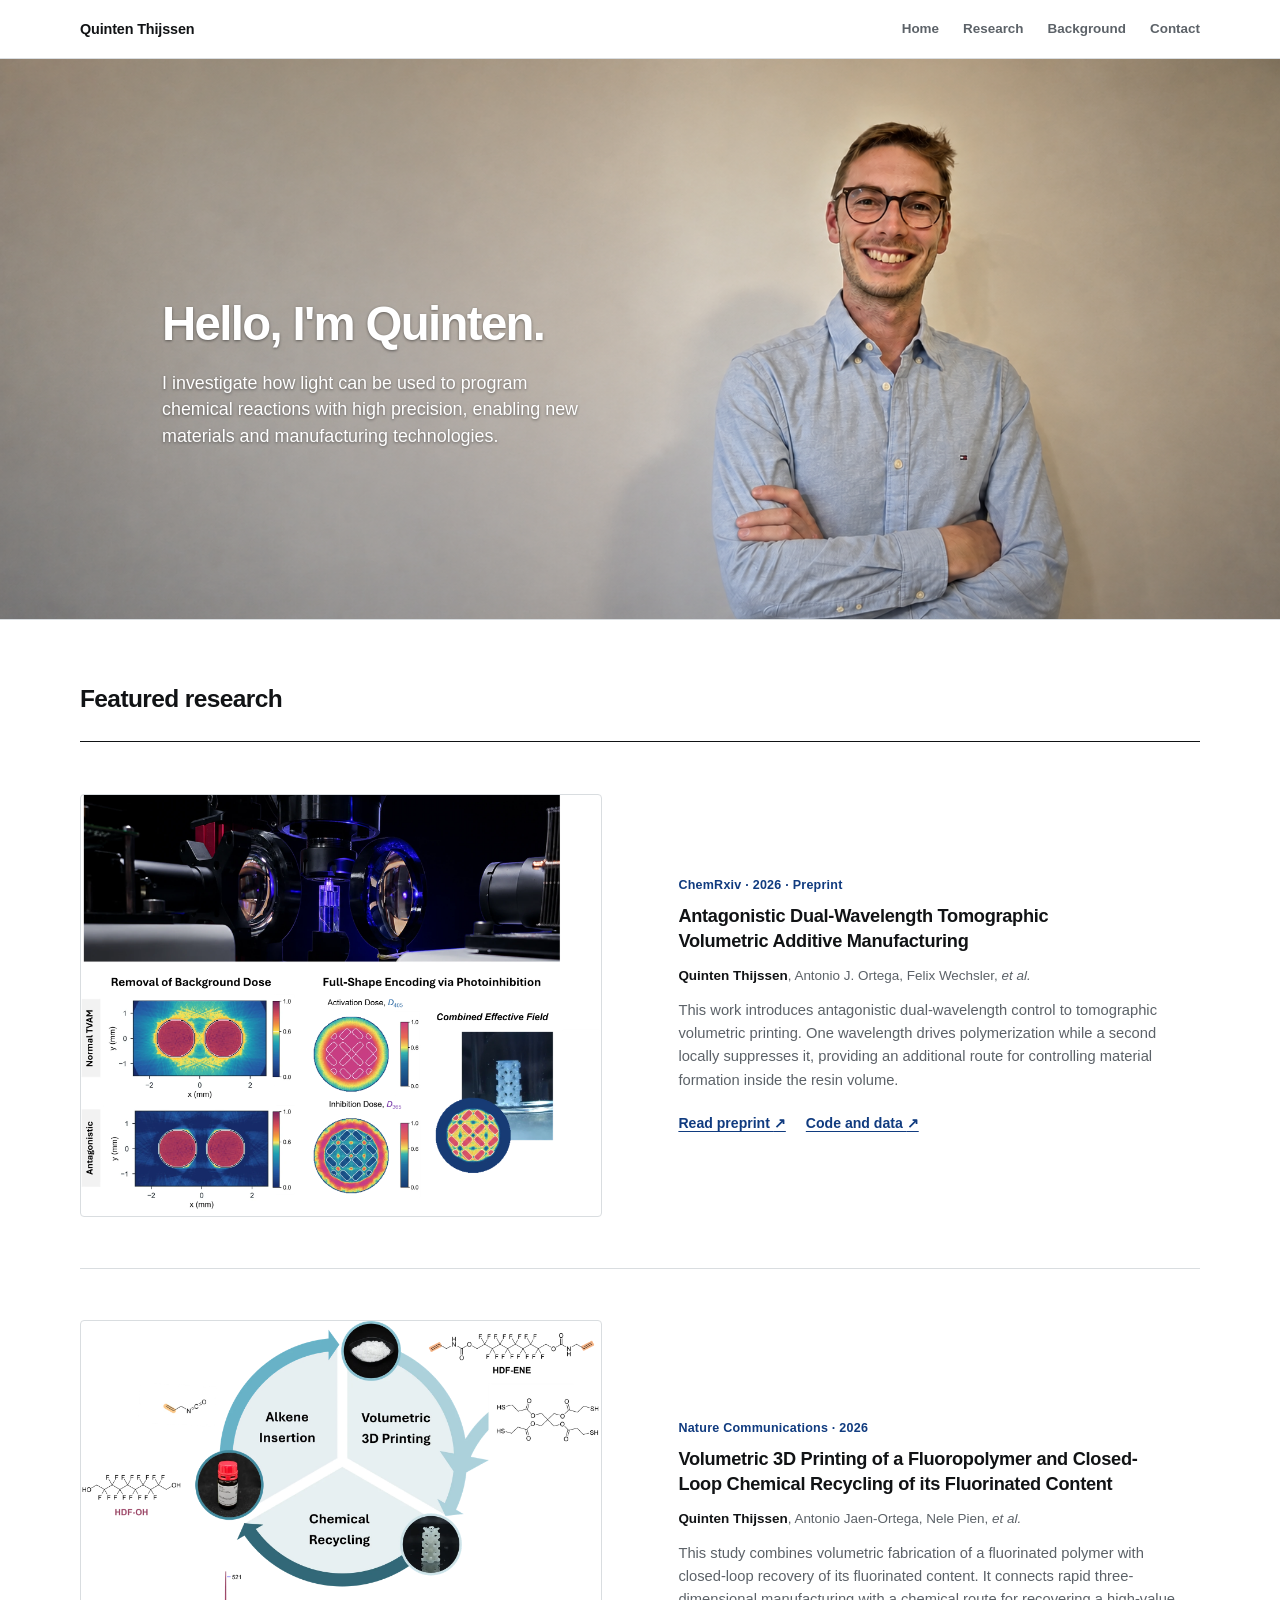
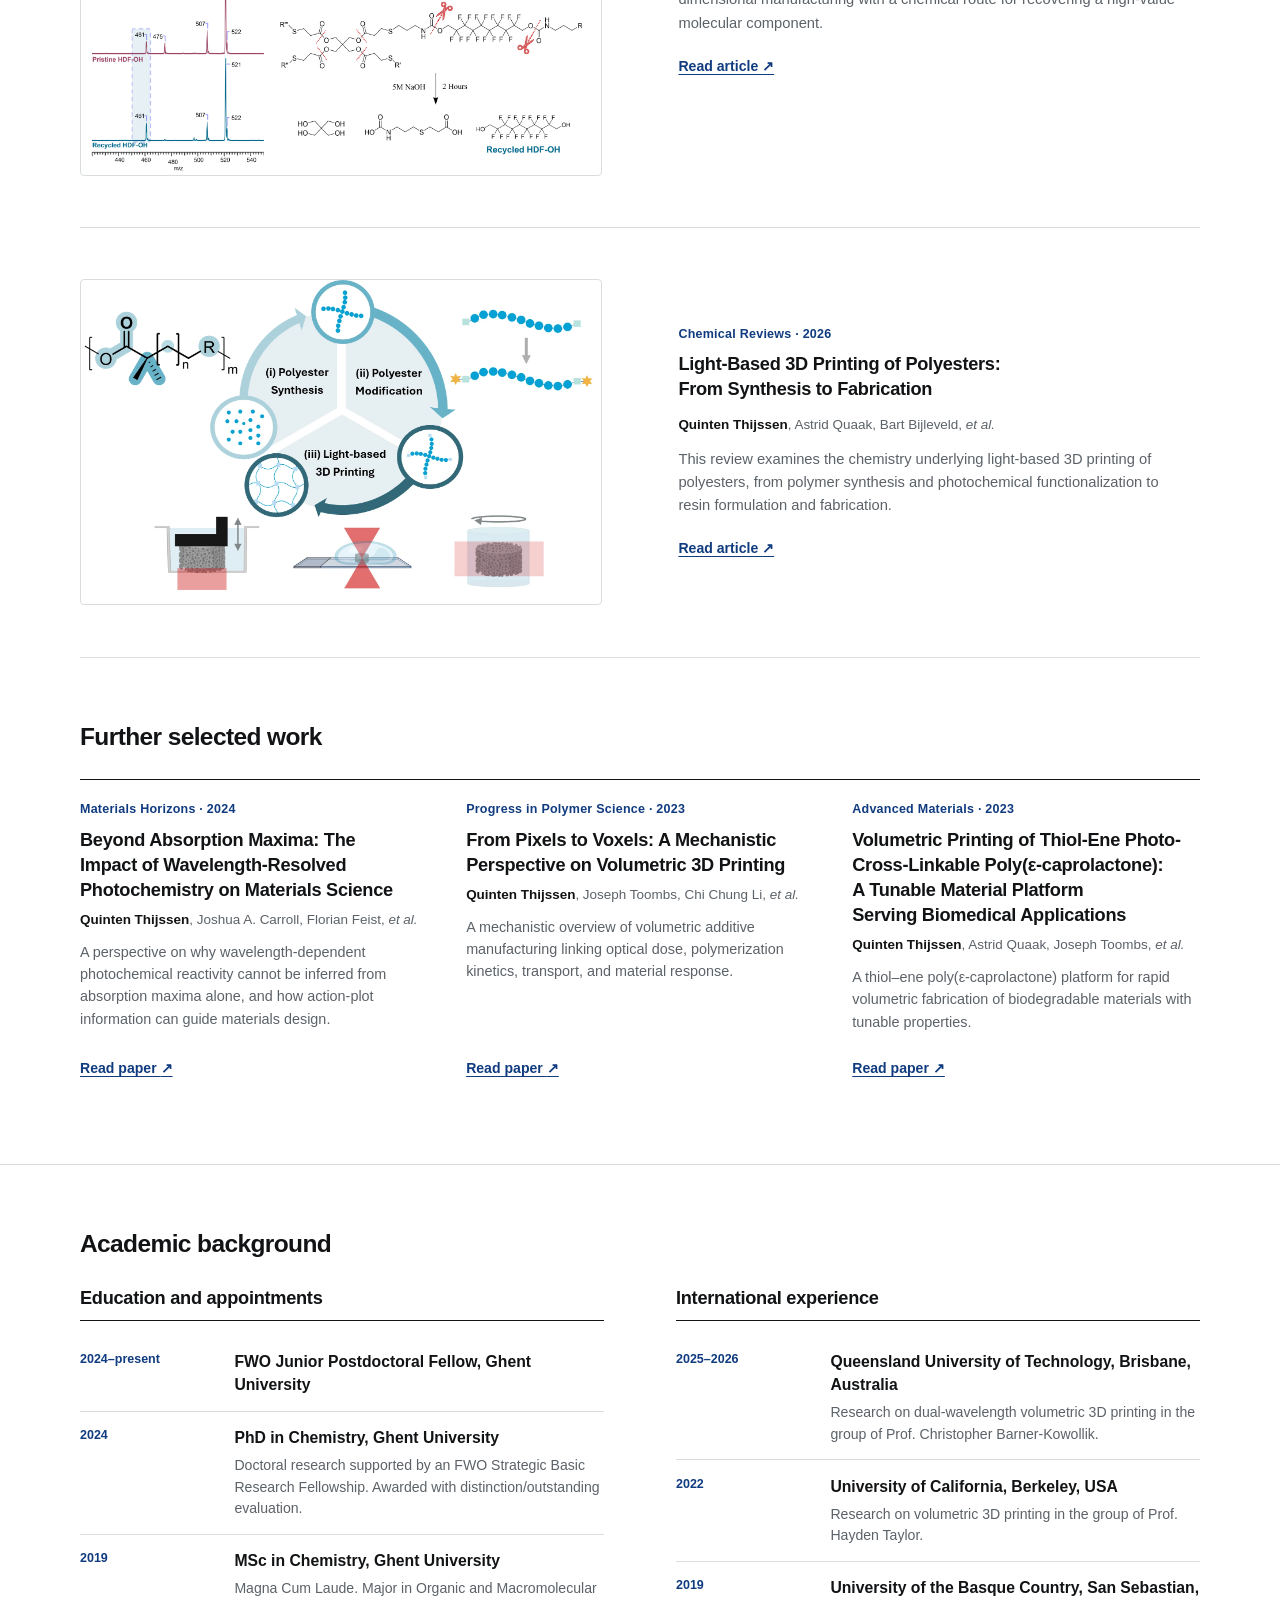
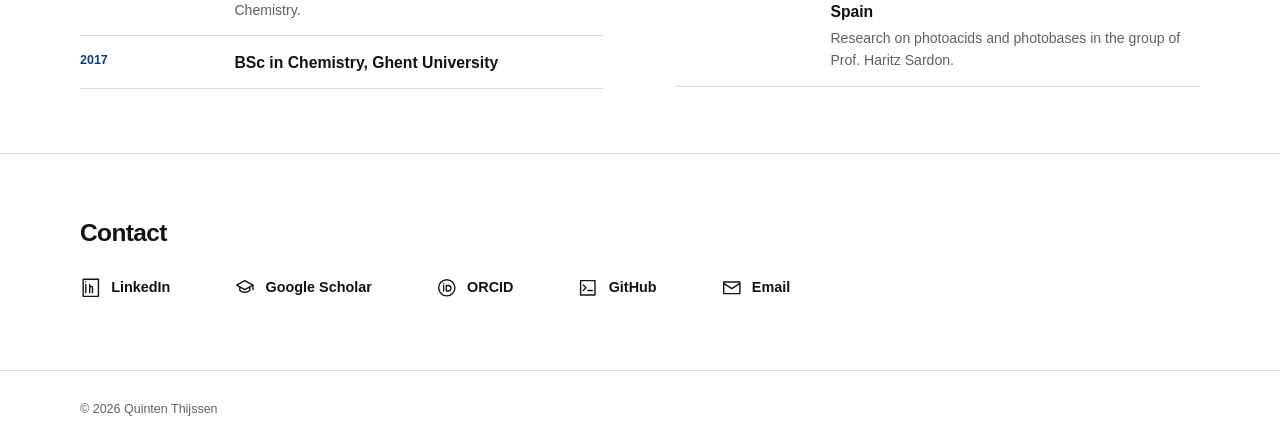
==== commit 87afa6a8: "Finalize homepage hero layout" ====
--- a/index.html
+++ b/index.html
@@ -37,7 +37,7 @@
       }
     </script>
     <link rel="icon" href="/favicon.svg" type="image/svg+xml">
-    <link rel="stylesheet" href="/assets/css/main.css?v=14">
+    <link rel="stylesheet" href="/assets/css/main.css?v=22">
     <script src="/assets/js/main.js?v=13" defer></script>
   </head>
   <body>
@@ -62,17 +62,13 @@
     </header>
 
     <main id="main-content">
-      <section class="intro site-shell" id="top" aria-labelledby="intro-title">
+      <section class="intro" id="top" aria-labelledby="intro-title">
         <figure class="portrait-frame">
-          <picture>
-            <source srcset="/assets/images/portrait.webp" type="image/webp">
-            <img src="/assets/images/portrait.jpg" width="1585" height="2047" alt="Portrait of Quinten Thijssen" loading="eager" fetchpriority="high" decoding="async">
-          </picture>
+          <img src="/assets/images/new-portrait.png" width="1774" height="887" alt="Portrait of Quinten Thijssen" loading="eager" fetchpriority="high" decoding="async">
         </figure>
         <div class="intro-copy">
-          <h1 id="intro-title">Hello, I’m Quinten Thijssen.</h1>
-          <p>I’m a polymer chemist and FWO Junior Postdoctoral Fellow at Ghent University. My work spans photochemistry, reaction kinetics, polymer materials, and light-based additive manufacturing.</p>
-          <p>I have completed research stays at the University of the Basque Country, the University of California, Berkeley, and Queensland University of Technology. This site brings together a selection of my research and academic background.</p>
+          <h1 id="intro-title">Hello, I'm Quinten.</h1>
+          <p>I investigate how light can be used to program chemical reactions with high precision, enabling new materials and manufacturing technologies.</p>
         </div>
       </section>
 
@@ -93,6 +89,7 @@
               <div class="research-copy">
                 <p class="publication-meta">ChemRxiv · 2026 · Preprint</p>
                 <h3>Antagonistic Dual-Wavelength Tomographic Volumetric Additive Manufacturing</h3>
+                <p class="research-authors"><strong>Quinten Thijssen</strong>, Antonio J. Ortega, Felix Wechsler, <em>et al.</em></p>
                 <p>This work introduces antagonistic dual-wavelength control to tomographic volumetric printing. One wavelength drives polymerization while a second locally suppresses it, providing an additional route for controlling material formation inside the resin volume.</p>
                 <p class="publication-links">
                   <a class="text-link" href="https://chemrxiv.org/doi/abs/10.26434/chemrxiv.15006647/v1">Read preprint <span aria-hidden="true">↗</span></a>
@@ -111,6 +108,7 @@
               <div class="research-copy">
                 <p class="publication-meta">Nature Communications · 2026</p>
                 <h3>Volumetric 3D Printing of a Fluoropolymer and Closed-Loop Chemical Recycling of its Fluorinated Content</h3>
+                <p class="research-authors"><strong>Quinten Thijssen</strong>, Antonio Jaen-Ortega, Nele Pien, <em>et al.</em></p>
                 <p>This study combines volumetric fabrication of a fluorinated polymer with closed-loop recovery of its fluorinated content. It connects rapid three-dimensional manufacturing with a chemical route for recovering a high-value molecular component.</p>
                 <p class="publication-links"><a class="text-link" href="https://www.nature.com/articles/s41467-026-70897-z">Read article <span aria-hidden="true">↗</span></a></p>
               </div>
@@ -126,6 +124,7 @@
               <div class="research-copy">
                 <p class="publication-meta">Chemical Reviews · 2026</p>
                 <h3>Light-Based 3D Printing of Polyesters: From Synthesis to Fabrication</h3>
+                <p class="research-authors"><strong>Quinten Thijssen</strong>, Astrid Quaak, Bart Bijleveld, <em>et al.</em></p>
                 <p>This review examines the chemistry underlying light-based 3D printing of polyesters, from polymer synthesis and photochemical functionalization to resin formulation and fabrication.</p>
                 <p class="publication-links"><a class="text-link" href="https://pubs.acs.org/doi/10.1021/acs.chemrev.5c00611">Read article <span aria-hidden="true">↗</span></a></p>
               </div>
@@ -141,6 +140,7 @@
               <article class="compact-publication">
                 <p class="publication-meta">Materials Horizons · 2024</p>
                 <h3>Beyond Absorption Maxima: The Impact of Wavelength-Resolved Photochemistry on Materials Science</h3>
+                <p class="research-authors"><strong>Quinten Thijssen</strong>, Joshua A. Carroll, Florian Feist, <em>et al.</em></p>
                 <p>A perspective on why wavelength-dependent photochemical reactivity cannot be inferred from absorption maxima alone, and how action-plot information can guide materials design.</p>
                 <p class="publication-links"><a class="text-link" href="https://pubs.rsc.org/en/content/articlelanding/2024/mh/d4mh00976b">Read paper <span aria-hidden="true">↗</span></a></p>
               </article>
@@ -148,6 +148,7 @@
               <article class="compact-publication">
                 <p class="publication-meta">Progress in Polymer Science · 2023</p>
                 <h3>From Pixels to Voxels: A Mechanistic Perspective on Volumetric 3D Printing</h3>
+                <p class="research-authors"><strong>Quinten Thijssen</strong>, Joseph Toombs, Chi Chung Li, <em>et al.</em></p>
                 <p>A mechanistic overview of volumetric additive manufacturing linking optical dose, polymerization kinetics, transport, and material response.</p>
                 <p class="publication-links"><a class="text-link" href="https://www.sciencedirect.com/science/article/pii/S0079670023001090">Read paper <span aria-hidden="true">↗</span></a></p>
               </article>
@@ -155,6 +156,7 @@
               <article class="compact-publication">
                 <p class="publication-meta">Advanced Materials · 2023</p>
                 <h3>Volumetric Printing of Thiol-Ene Photo-Cross-Linkable Poly(ε-caprolactone): A Tunable Material Platform Serving Biomedical Applications</h3>
+                <p class="research-authors"><strong>Quinten Thijssen</strong>, Astrid Quaak, Joseph Toombs, <em>et al.</em></p>
                 <p>A thiol–ene poly(ε-caprolactone) platform for rapid volumetric fabrication of biodegradable materials with tunable properties.</p>
                 <p class="publication-links"><a class="text-link" href="https://advanced.onlinelibrary.wiley.com/doi/10.1002/adma.202210136">Read paper <span aria-hidden="true">↗</span></a></p>
               </article>
@@ -205,21 +207,21 @@
                   <dt>2025–2026</dt>
                   <dd>
                     <p class="background-title">Queensland University of Technology, Brisbane, Australia</p>
-                    <p class="background-detail">One-year research stay in the group of Prof. Christopher Barner-Kowollik.</p>
+                    <p class="background-detail">Research on dual-wavelength volumetric 3D printing in the group of Prof. Christopher Barner-Kowollik.</p>
                   </dd>
                 </div>
                 <div>
                   <dt>2022</dt>
                   <dd>
                     <p class="background-title">University of California, Berkeley, USA</p>
-                    <p class="background-detail">Five-month research stay in the group of Prof. Hayden Taylor.</p>
+                    <p class="background-detail">Research on volumetric 3D printing in the group of Prof. Hayden Taylor.</p>
                   </dd>
                 </div>
                 <div>
                   <dt>2019</dt>
                   <dd>
                     <p class="background-title">University of the Basque Country, San Sebastian, Spain</p>
-                    <p class="background-detail">Five-month research stay in the group of Prof. Haritz Sardon.</p>
+                    <p class="background-detail">Research on photoacids and photobases in the group of Prof. Haritz Sardon.</p>
                   </dd>
                 </div>
               </dl>
--- a/assets/css/main.css
+++ b/assets/css/main.css
@@ -220,11 +220,11 @@
 }
 
 .intro {
+  position: relative;
+  isolation: isolate;
   display: grid;
-  grid-template-columns: minmax(17.5rem, 19rem) minmax(0, 1fr);
-  gap: clamp(2.5rem, 6vw, 5rem);
-  align-items: start;
-  padding-block: clamp(4rem, 6vw, 4.75rem);
+  min-height: clamp(35rem, 42vw, 40rem);
+  overflow: hidden;
 }
 
 .portrait-frame,
@@ -235,10 +235,10 @@
 }
 
 .portrait-frame {
+  position: absolute;
+  z-index: -2;
+  inset: 0;
   width: 100%;
-  max-width: 19rem;
-  border-radius: 0.35rem;
-  aspect-ratio: 15 / 19;
 }
 
 .portrait-frame picture,
@@ -252,7 +252,7 @@
 
 .portrait-frame img {
   object-fit: cover;
-  object-position: 50% 42%;
+  object-position: 50% 35%;
 }
 
 .research-media img {
@@ -261,24 +261,31 @@
 }
 
 .intro-copy {
-  max-width: 43rem;
-  padding-top: var(--space-1);
+  align-self: end;
+  justify-self: start;
+  width: min(26.5rem, calc(50% - (2 * var(--gutter))));
+  margin-left: calc(max(var(--gutter), calc((100% - var(--site-width)) / 2)) + 5.125rem);
+  padding-bottom: clamp(4rem, 7vw, 6rem);
+  color: #fff;
+  text-align: left;
+  text-shadow: 0 1px 3px rgba(0, 0, 0, 0.45);
+  transform: translateY(-5rem);
+}
+
+.intro-copy h1 {
+  margin-bottom: 1.3rem;
+  font-size: clamp(2.65rem, 3.7vw, 3.08rem);
+  font-weight: 620;
+  line-height: 1.05;
 }
 
 .intro-copy p {
-  max-width: 42rem;
-  margin-bottom: var(--space-3);
-  color: #353a3f;
-}
-
-.intro-copy p:first-of-type {
-  font-size: var(--step-1);
-  font-weight: 600;
-  line-height: 1.5;
-}
-
-.intro-copy p:last-child {
-  margin-bottom: 0;
+  max-width: 26.5rem;
+  margin: 0 auto;
+  color: inherit;
+  font-size: clamp(1.1rem, 1.4vw, 1.25rem);
+  font-weight: 520;
+  line-height: 1.48;
 }
 
 .content-section {
@@ -341,11 +348,23 @@
   line-height: 1.38;
 }
 
-.research-copy > p:not(.publication-meta, .publication-links) {
+.research-copy > p:not(.publication-meta, .publication-links, .research-authors) {
   margin-bottom: var(--space-3);
   color: var(--color-muted);
   font-size: clamp(0.9rem, 0.88rem + 0.05vw, 0.95rem);
   line-height: 1.58;
+}
+
+.research-authors {
+  margin: -0.15rem 0 0.8rem;
+  color: var(--color-muted);
+  font-size: clamp(0.82rem, 0.81rem + 0.04vw, 0.88rem);
+  line-height: 1.5;
+}
+
+.research-authors strong {
+  color: var(--color-ink);
+  font-weight: 650;
 }
 
 .publication-links {
@@ -383,11 +402,15 @@
   line-height: 1.38;
 }
 
-.compact-publication > p:not(.publication-meta, .publication-links) {
+.compact-publication > p:not(.publication-meta, .publication-links, .research-authors) {
   margin-bottom: var(--space-3);
   color: var(--color-muted);
   font-size: clamp(0.88rem, 0.86rem + 0.05vw, 0.93rem);
   line-height: 1.55;
+}
+
+.compact-publication .research-authors {
+  margin-bottom: 0.65rem;
 }
 
 .compact-publication .publication-links {
@@ -519,6 +542,13 @@
 
 .error-page .lede {
   color: var(--color-muted);
+}
+
+@media (max-width: 70rem) {
+  .intro-copy {
+    margin-left: calc(max(var(--gutter), calc((100% - var(--site-width)) / 2)) + 2.625rem);
+    transform: translateY(-4.5rem);
+  }
 }
 
 @media (max-width: 62rem) {
@@ -589,13 +619,19 @@
   }
 
   .intro {
-    grid-template-columns: 1fr;
-    gap: var(--space-5);
-    padding-block: clamp(2.75rem, 8vw, 3.25rem);
-  }
-
-  .portrait-frame {
-    width: min(100%, 18rem);
+    min-height: clamp(32.5rem, 81.25vw, 39rem);
+  }
+
+  .portrait-frame img {
+    object-position: 50% 50%;
+  }
+
+  .intro-copy {
+    width: min(100% - (2 * var(--gutter)), 46rem);
+    margin-inline: auto;
+    padding-bottom: clamp(2.75rem, 7vw, 3.5rem);
+    text-align: center;
+    transform: translateY(-2.5rem);
   }
 
   .research-feature {
@@ -613,8 +649,24 @@
     --space-7: clamp(2.75rem, 10vw, 3.25rem);
   }
 
-  .portrait-frame {
-    width: min(82%, 17rem);
+  .intro {
+    min-height: clamp(32.5rem, 150vw, 39rem);
+  }
+
+  .intro-copy {
+    width: min(90%, 34rem);
+    padding-bottom: clamp(2.25rem, 8vw, 3rem);
+    transform: translateY(-1rem);
+  }
+
+  .intro-copy h1 {
+    margin-bottom: var(--space-3);
+    font-size: clamp(2rem, 9vw, 2.4rem);
+  }
+
+  .intro-copy p {
+    font-size: clamp(0.98rem, 4.3vw, 1.08rem);
+    line-height: 1.5;
   }
 
   .research-feature {
@@ -675,6 +727,30 @@
     padding-block: 1.5rem;
   }
 
+  .intro {
+    min-height: 0;
+    overflow: visible;
+  }
+
+  .intro-copy {
+    width: 100%;
+    padding-bottom: 0;
+    color: #000;
+    text-align: left;
+    text-shadow: none;
+    transform: none;
+  }
+
+  .intro-copy h1 {
+    font-size: 24pt;
+  }
+
+  .intro-copy p {
+    max-width: none;
+    color: #000;
+    font-size: 11pt;
+  }
+
   .research-feature,
   .compact-publication,
   .background-list > div {
